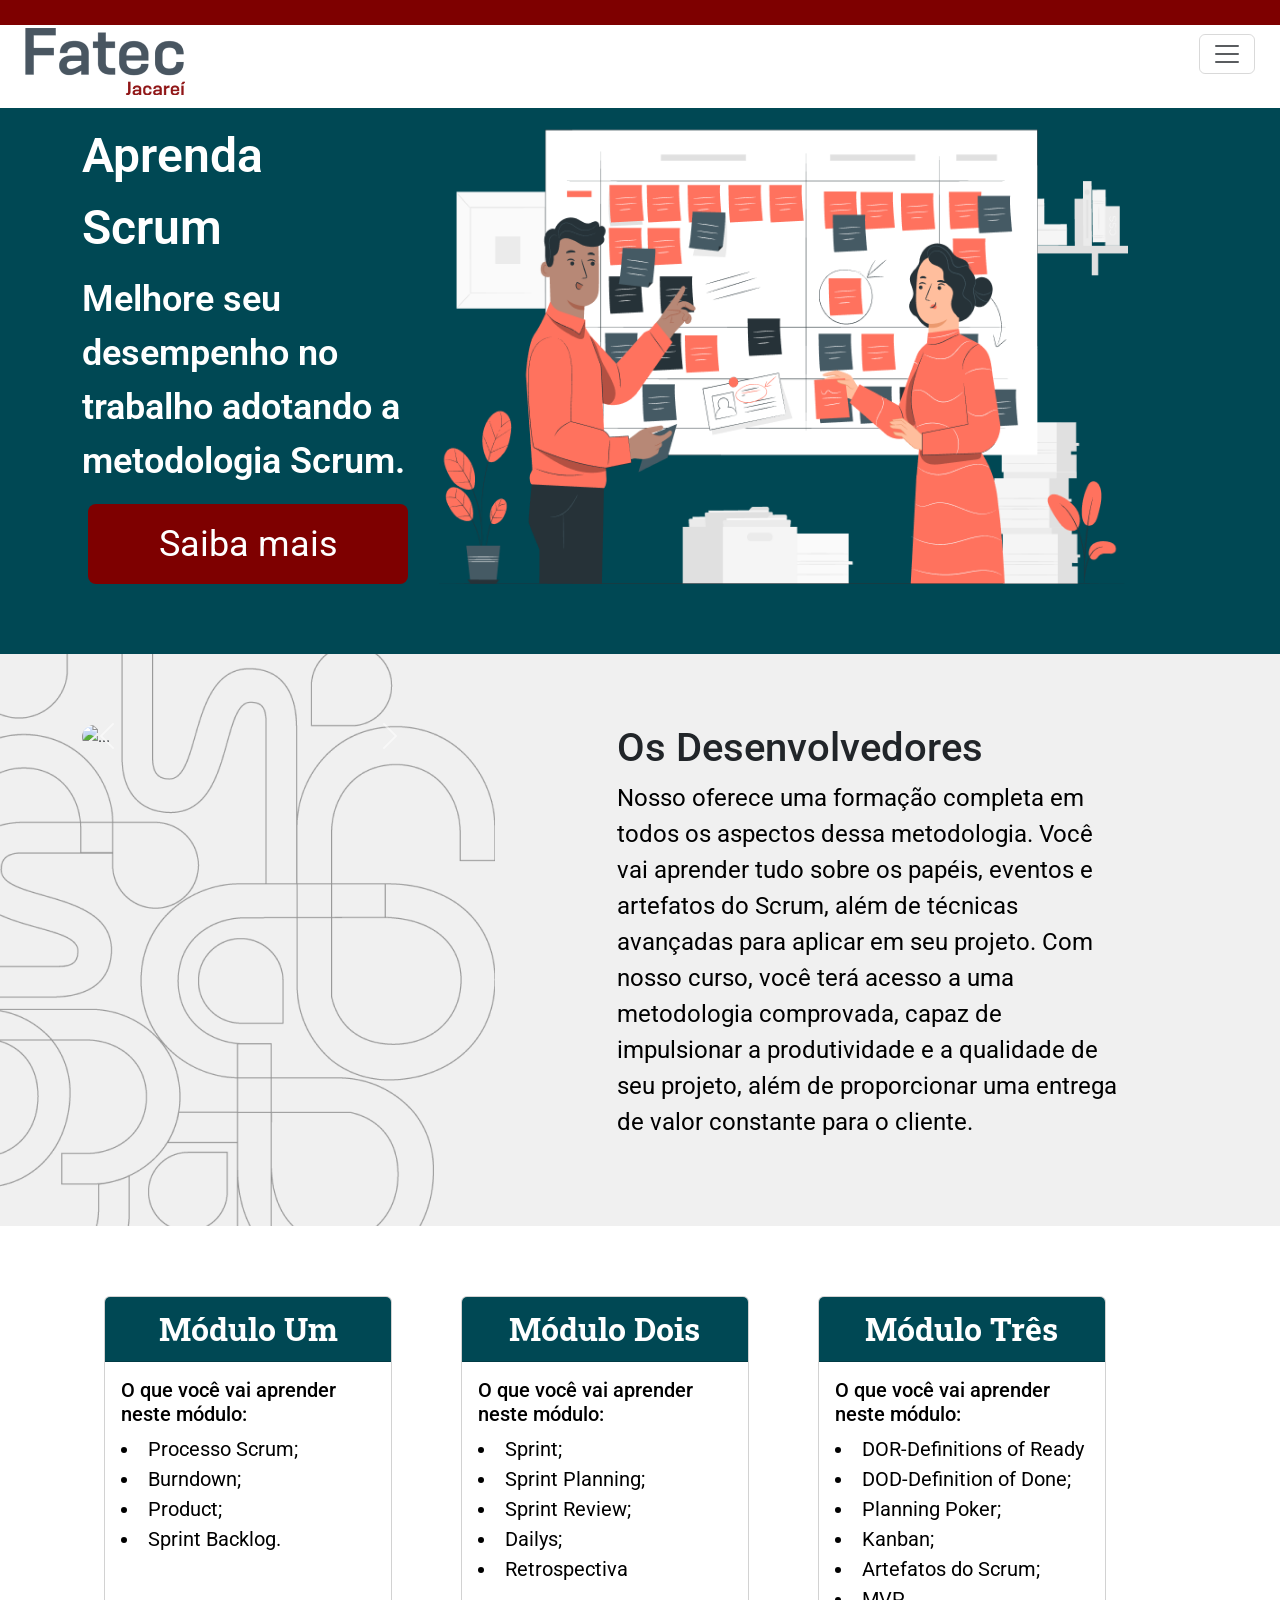
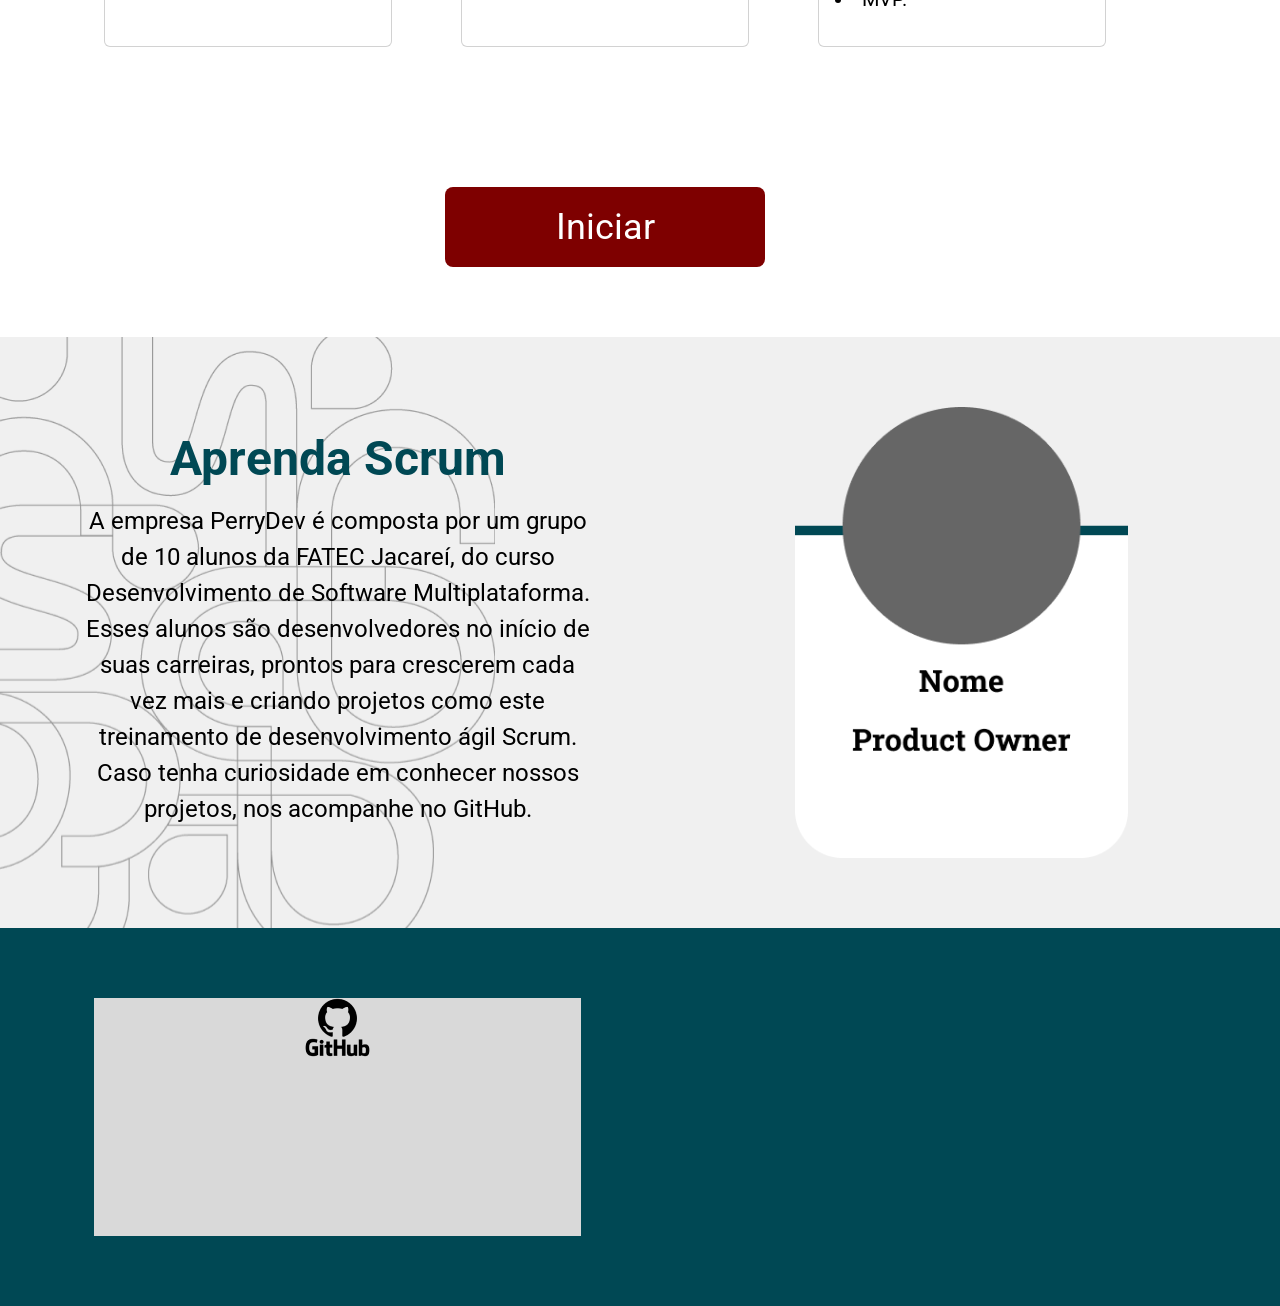
==== index.html @ 10a61f70 "ultima edicao" ====
<!DOCTYPE html>
<html lang="en">
<head>
    <meta charset="UTF-8">
    <meta http-equiv="X-UA-Compatible" content="IE=edge">
    <meta name="viewport" content="width=device-width, initial-scale=1.0">
    <title>Document</title>

        <!--FONTE ROBOTO-->
        <link rel="preconnect" href="https://fonts.googleapis.com">
        <link rel="preconnect" href="https://fonts.gstatic.com" crossorigin>
        <link href="https://fonts.googleapis.com/css2?family=Roboto:wght@300;400;700&display=swap" rel="stylesheet">
        <!--FONTE ROBOTO SLAB-->
        <link rel="preconnect" href="https://fonts.googleapis.com">
        <link rel="preconnect" href="https://fonts.gstatic.com" crossorigin>
        <link href="https://fonts.googleapis.com/css2?family=Roboto+Slab:wght@300;400;700&display=swap" rel="stylesheet">
        <!--BOOTSTRAP CSS-->
        <link rel="stylesheet" href="node_modules/bootstrap/dist/css/bootstrap.css">
        <link rel="stylesheet" href="css/styles.css">
        <!--BOOTSTRAP JS-->   
        <script src="node_modules/bootstrap/dist/js/bootstrap.js"></script>
        <!-- Font Awesome -->
        <script src="https://kit.fontawesome.com/bf7e05c402.js" crossorigin="anonymous"></script>

</head>

<body>

    <!--BARRA DE NAVEGAÇÃO BRUNO MENDES-->
    <header>        
        <nav class="navbar navbar fixed-top" id="cabecalho"></nav>
        <nav class="navbar navbar fixed-top" id="nav2">
            <a href="#" class="navbar-brand">
            <img src="img/fatec_jcr_logo.png" alt="fatec jacareí">
        </a>
        <button class="navbar-toggler" type="button" data-bs-toggle="collapse" data-bs-target="#navbar-links" aria-controls="navbar-links" aria-expanded="false" aria-label="Toggle navigation">
            <span class="navbar-toggler-icon" id="togglernav"></span>
        </button>
        <div class="collapse navbar-collapse justify-content-end" id="navbar-links">
            <div class="navbar-nav">
                <a class="nav-item nav-link" href="#" id="home-menu">Início</a>
                <a class="nav-item nav-link" href="#modulos"  id="modulo-menu">Módulos</a>
                <a class="nav-item nav-link" href="#devs" id="simulado-menu">Desenvolvedores</a>
            </div>
        </div>
        </nav>   
</div>
</header>
    <main>
     <!--APRENDA SCRUM E BOTÃO SAIBA MAIS  BIANCA LUCAS -->

        <div id="base-verde">
            <div class="container-fluid" id="cont-verde">
                <div class="container">
                    <div class="row" id="row-verde">
                        <div class="col-md-4">
                            <div id="titulo-scrum">
                            <h1>Aprenda Scrum</h1>
                            </div>
                            <div id="texto-scrum">
                            <p> 
                                Melhore seu desempenho no trabalho adotando a metodologia Scrum.
                        </p>
                        <div id="botao1">
                            <div class="row justify-content-center" id="row-botao" onclick="location.href='mod01.html'">
                                <button type="button" class="btn btn-primary btn-lg" id="botaoSaiba">
                                    Saiba mais
                                </button>
                            </div>
                        </div>
                            </div>
                        </div>
                        <div class="col-md-8 d-flex justify-content-center">                        
                            <img  src="img/imgCont1.png.png" alt="scrum-imagem" id="imgscrum">                        
                        </div>
                    </div>
                </div>
            </div>
        </div>

        <!--NOSSO CURSO-->

        <div id="nossoCurso">
            <div class="container-fluid" id="cinzaCps">
                <div class="container">
                    <div class="row">
                        <div class="col-md-4 justify-content-center">
                        <div id="carouselExampleAutoplaying" class="carousel slide" data-bs-ride="carousel">
                            <div class="carousel-inner">
                              <div class="carousel-item active">
                                <img src="https://via.placeholder.com/350x350" class="rounded-4"  alt="...">
                              </div>
                              <div class="carousel-item">
                                <img src="https://via.placeholder.com/350x350"  class="rounded-4" alt="...">
                              </div>
                              <div class="carousel-item">
                                <img src="https://via.placeholder.com/350x350"  class="rounded-4" alt="...">
                              </div>
                            </div>
                            <button class="carousel-control-prev" type="button" data-bs-target="#carouselExampleAutoplaying" data-bs-slide="prev">
                              <span class="carousel-control-prev-icon" aria-hidden="true"></span>
                              <span class="visually-hidden">Previous</span>
                            </button>
                            <button class="carousel-control-next" type="button" data-bs-target="#carouselExampleAutoplaying" data-bs-slide="next">
                              <span class="carousel-control-next-icon" aria-hidden="true"></span>
                              <span class="visually-hidden">Next</span>
                            </button>
                          </div>
                        </div> 
                        <div class="col-md-2 justify-content-center"></div> 
                        <div class="col-md-6">
                            <div id="txtNossoCurso">
                                <h1> Os Desenvolvedores</h1>
                                <p>
                                    Nosso oferece uma formação completa em todos os aspectos dessa metodologia. Você vai aprender tudo sobre os papéis, eventos e artefatos do Scrum, além de técnicas avançadas para aplicar em seu projeto.
                                    Com nosso curso, você terá acesso a uma metodologia comprovada, capaz de impulsionar a produtividade e a qualidade de seu projeto, além de proporcionar uma entrega de valor constante para o cliente.
                                </p>
                            </div>
                        </div>  
                    </div>
                </div>
            </div>
        </div>
    
         </div>

        
    <!--CARD MÓDULOS E BOTÃO INICIAR CURSO MARIANA RAMALHO-->

 <div id="modulos">
        <div class="container-fluid">
            <div class="container card-center">
                <div class="row" id="row-modulo">
                    <div class="col-md-4 d-flex justify-content-center"> 
                        <div class="card" style="width: 18rem;">
                            <div class="card-header text-center" id="cardTop" >
                              Módulo Um
                                </div>
                            <div class="card-body">
                                <h5 class="card-title" id="card-titulo">O que você vai aprender neste módulo:</h5>
                                <li id="cardli">Processo Scrum;</li>
                                <li id="cardli">Burndown;</li>
                                <li id="cardli">Product;</li>
                                <li id="cardli">Sprint Backlog.</li>
                                <p id="cardli">
                            </div>
                        </div>                        
                    </div>
                    <div class="col-md-4 d-flex justify-content-center"> 
                        <div class="card" style="width: 18rem;">
                            <div class="card-header text-center" id="cardTop">
                              Módulo Dois
                                </div>
                            <div class="card-body">
                                <h5 class="card-title" id="card-titulo">O que você vai aprender neste módulo:</h5>
                                <li id="cardli">Sprint;</li>
                                <li id="cardli">Sprint Planning;</li>
                                <li id="cardli">Sprint Review;</li>
                                <li id="cardli">Dailys;</li>
                                <li id="cardli">Retrospectiva</li>
                                <p id="cardli">
                            </div>
                        </div>                        
                    </div>
                    <div class="col-md-4 d-flex justify-content-center"> 
                        <div class="card" style="width: 18rem;">
                            <div class="card-header text-center" id="cardTop">
                              Módulo Três
                                </div>
                            <div class="card-body">
                                <h5 class="card-title" id="card-titulo">O que você vai aprender neste módulo:</h5>
                                <li id="cardli">DOR-Definitions of Ready</li>
                                <li id="cardli">DOD-Definition of Done;</li>
                                <li id="cardli">Planning Poker;</li>
                                <li id="cardli">Kanban;</li>
                                <li id="cardli">Artefatos do Scrum;</li>
                                <li id="cardli">MVP.</li>
                                <p id="cardli">
                            </div>
                        </div>                        
                    </div>

                </div>
            </div>
        </div>
    </div>
        <div id="botao1">
            <div class="container button-center">
                <div class="row justify-content-center" id="row-botao" onclick="location.href='mod01.html'">
                    <button type="button" class="btn btn-primary btn-lg" id="botaoSaiba">
                        Iniciar
                    </button>
                </div>
            </div>
        </div>

    <!--OS DESENVOLVEDORES WILLIAN GARCIA E LUIZ EDUARDO-->
    <div id="nossoCurso">
        <div class="container-fluid" id="cinzaDev">
            <div class="container">
                <div class="row align-items-center">

                    <div class="col-md-6">
                        <div class="text-center" id="devTexto">
                            <div >
                                <h1>Aprenda Scrum</h1>
                            </div>
                            <p >
                                A empresa PerryDev é composta por um grupo de 10 alunos da FATEC Jacareí, do curso Desenvolvimento de Software Multiplataforma. Esses alunos são desenvolvedores no início de suas carreiras, prontos para crescerem cada vez mais e criando projetos como este treinamento de desenvolvimento ágil Scrum. Caso tenha curiosidade em conhecer nossos projetos, nos acompanhe no GitHub.
                            </p>
                        </div>
                    </div>  
                    <div class="col-md-2 justify-content-center"></div> 
                    <div class="col-md-4 justify-content-center">
                        <div id="carouselExampleAutoplaying" class="carousel slide" data-bs-ride="carousel">
                            <div class="carousel-inner">
                              <div class="carousel-item active">
                                <img src="./img/devs.png" class="rounded-4"  alt="...">
                              </div>
                              <div class="carousel-item">
                                <img src="./img/devs.png"  class="rounded-4" alt="...">
                              </div>
                              <div class="carousel-item">
                                <img src="./img/devs.png"  class="rounded-4" alt="...">
                              </div>
                            </div>
                            <button class="carousel-control-prev" type="button" data-bs-target="#carouselExampleAutoplaying" data-bs-slide="prev">
                              <span class="carousel-control-prev-icon" aria-hidden="true"></span>
                              <span class="visually-hidden">Previous</span>
                            </button>
                            <button class="carousel-control-next" type="button" data-bs-target="#carouselExampleAutoplaying" data-bs-slide="next">
                              <span class="carousel-control-next-icon" aria-hidden="true"></span>
                              <span class="visually-hidden">Next</span>
                            </button>
                          </div>
                        </div> 
                </div>
            </div>
        </div>
    </div>

    <!--CONTATO RAFAEL ESTEVAM-->
    <div id="contato">
        <div class="container-fluid" id="contContato">
            <div class="container">
                <div class="row align-items-center">
                    <div class="col-md-6">
                        <div class="container" id="contatoGit">                           
                                <img src="img/GitHub.png" alt="GitHub" id="giHubImg">
                            </div>
                    </div>
                </div>

            </div>

        </div>

    </div>

</div>          

        
</main>




    <!--RODAPÉ RAFAEL ESTEVAM-->


</body>
</html>
---- css/styles.css ----
/*GERAIS*/
body{
    font-family: 'Roboto', sans-serif;
}

.row{
    margin: 0;
}

.container{
    padding: 70px;
    padding-left: 0px;
}

p, li {
    color:black ;
}

/* --------------------------------------- TELA INICIAL -----------------------------------------------------------------------------*/

/*BARRA DE NAVEGAÇÃO BRUNO MENDES*/

#cabecalho{
    z-index: 2;
    border: #000;
    height: 25px;
    background-color: #7E0000;
}

#rowCinza{
   
    border: #000;
    height: 25px;
    background-color: #666666;
}

header, .navbar{
    z-index: 1;
    background-color: #FFFFFF;
    
}

.navbar-brand{
    left: 66px;
    top: 30px;
    color: #FFFFFF;
    padding-top: 20px;
}

#nav2{
    height: auto;
    padding-left: 25px   ;
    padding-right: 25px;
}

.navbar-brand:hover {
    color: #000000;   
}

#navbar-links a{
    color: #000;
    font-size: 36px;
}

.navbar-expand-lg .navbar .nav-link {
    padding: 1rem .8rem;
}

/*APRENDA SCRUM BIANCA LUCAS */
#cont-verde{
    padding-top: 50px;
    background-color: #004854;
}

#imgscrum{
    width: 100%;
}

#titulo-scrum h1{
    font-weight: 600;
    font-size: 48px;
    line-height: 150%;
    color: #FFFFFF ;
}

#texto-scrum p, li{
    font-weight: 600;
    font-size: 36px;
    line-height: 150%;
    color: #FFFFFF;   
}

#botaoSaiba{
    background-color: #7E0000;
    border: 0px;
    width: 320px;
    height: 80px;
    font-weight: 400;
    font-size: 36px;
    line-height: 150%;
}

/* NOSSO CURSO */

#cinzaCps{
    background-color: #F0F0F0;
    padding: 0px;
    background-image: url(../img/cps.png);
    background-repeat: no-repeat;
}

.carousel img{
    width: 100%;
    height: auto;
}

#txtNossoCurso{
    left: 723px;
    top: 1040px;
    font-family: 'Roboto';
    font-style: normal;
    font-weight: 400;
    font-size: 24px;
    line-height: 150%;
}


/*CARD MÓDULOS MARIANA RAMALHO*/
#cardli{
    font-family: 'Roboto', sans-serif;
    color:black ;
    font-weight: 400;
    font-size: 20px;
}

#card-text{
    font-family: 'Roboto', sans-serif;
    color:black ;
    font-size: 20px;
    text-align: left;
    overflow-wrap: break-word;    
}

#card-titulo{
    font-family: 'Roboto', sans-serif;
    color:black;
    text-align: left;
    overflow-wrap: break-word;
}

#cardTop{
    background-color: #004854;
    font-family: 'Roboto Slab';
    font-style: normal;
    font-weight: 700;
    font-size: 32px;
    line-height: 150%;;
    color: #FFFFFF;
}


/*OS DESENVOLVEDORES WILLIAN GARCIA E LUIZ EDUARDO*/

#devTexto p{
    
    font-family: 'Roboto';
    font-style: normal;
    font-weight: 400;
    font-size: 24px;
    line-height: 150%;
}

#devTexto h1{
   
    font-family: 'Roboto';
    font-weight: 700;
    font-size: 48px;
    line-height: 150%;
    color: #004854 ;
}

#cinzaDev{
    background-color: #F0F0F0;
    padding: 0px;
    background-image: url(../img/cps.png);
    background-repeat: no-repeat;
}

/*CONTATO RAFAEL ESTEVAM*/
#contContato{
    background-color: #004854;
}

#contatoGit{
    width: 487px;
    height: 238px;
    background-color: #D9D9D9;
    padding: 0px;
    text-align: center;
    justify-content: center;
    
}



/*RODAPÉ RAFAEL ESTEVAM*/


/* --------------------------------------- TELA CONTEÚDO -----------------------------------------------------------------------------*/


/*BARRA DE NAVEGAÇÃO HECLAIR */


/*CARROSSEL LUIZ EDUARDO*/


/*BOTÕES DANIEL DORNELAS */


/*RODAPÉ RAFAEL ESTEVAM */
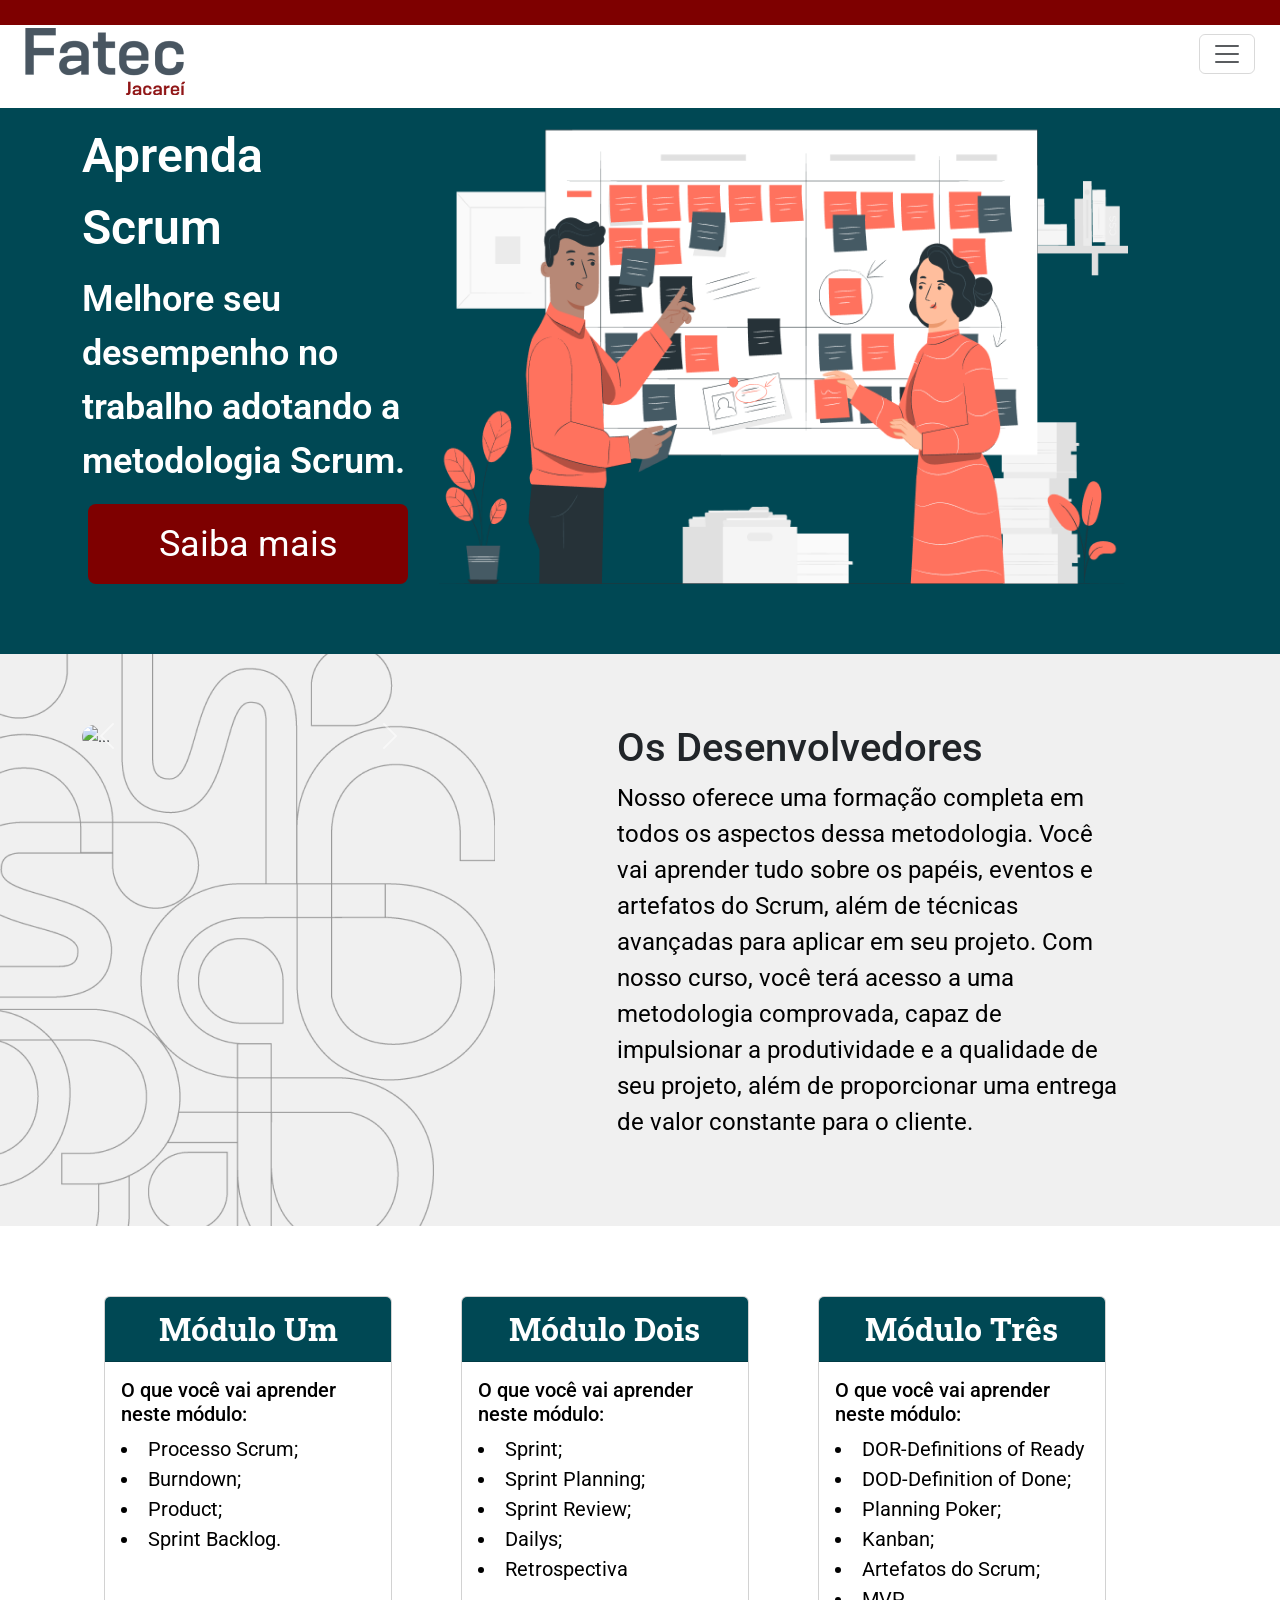
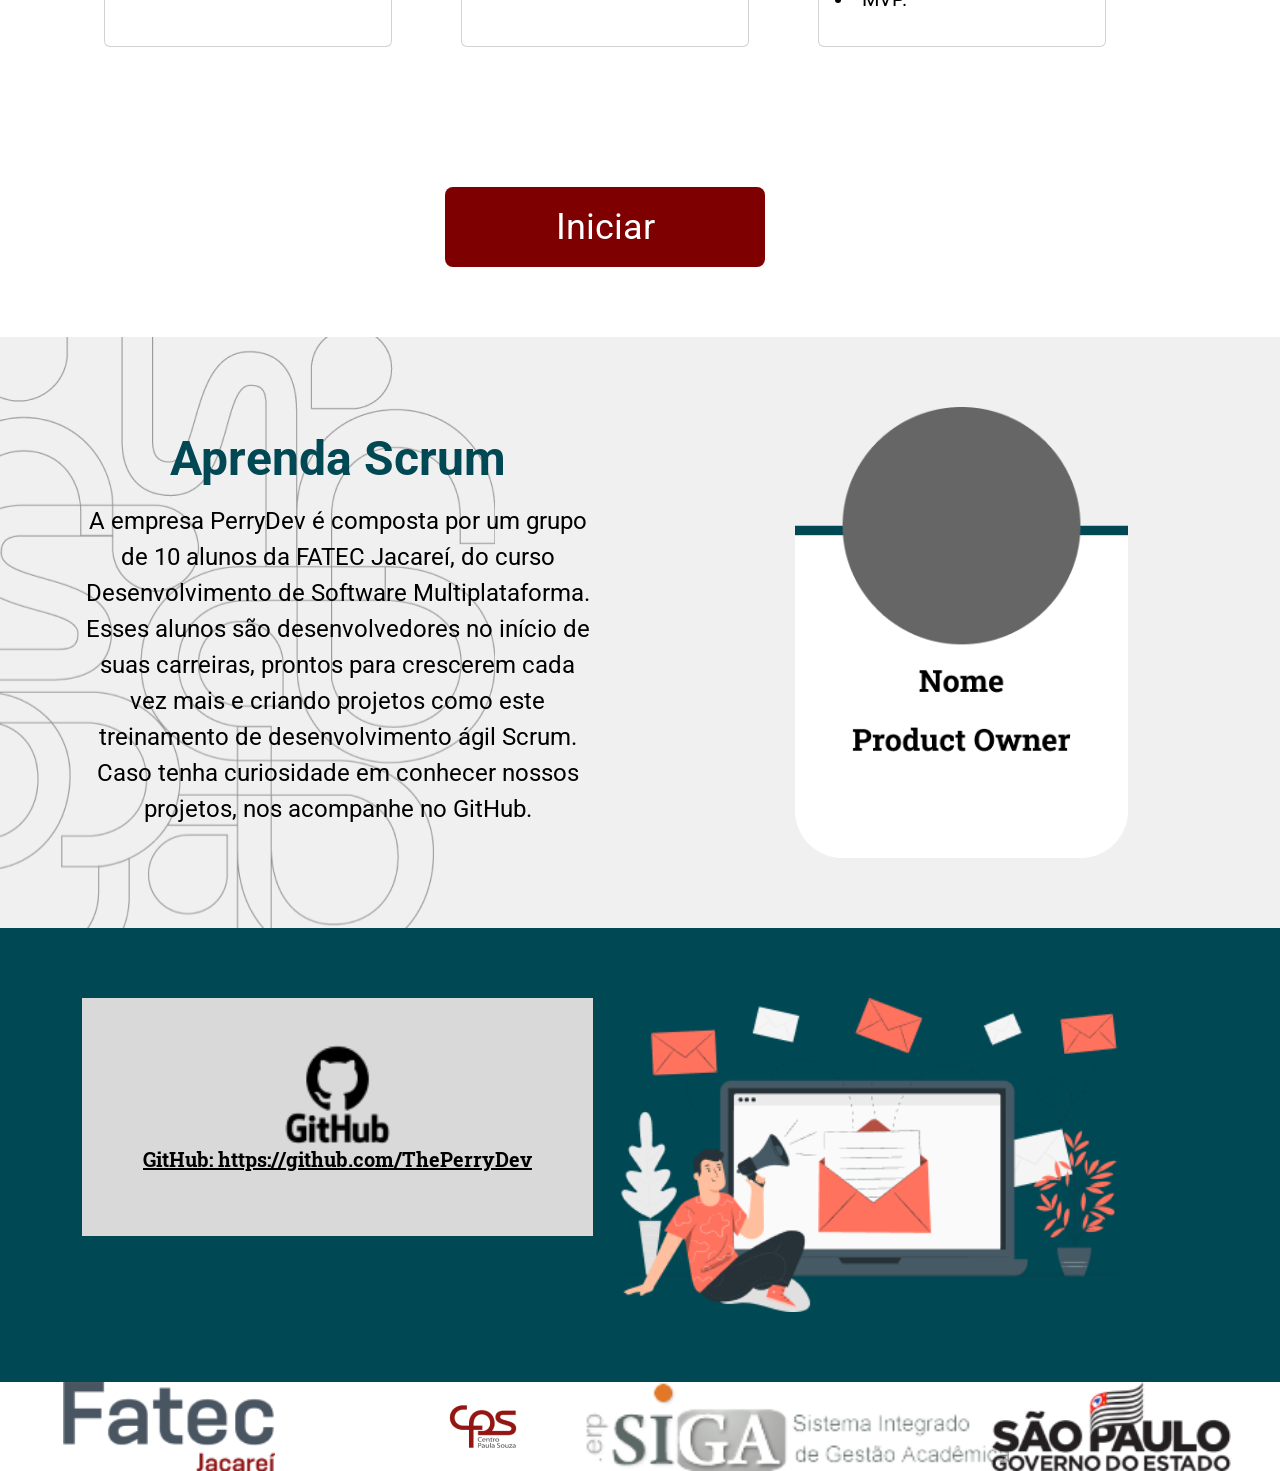
==== commit d01cf0b0: "pagina 01 finalizada" ====
--- a/index.html
+++ b/index.html
@@ -243,11 +243,17 @@
     <div id="contato">
         <div class="container-fluid" id="contContato">
             <div class="container">
-                <div class="row align-items-center">
+                <div class="row text-center">
                     <div class="col-md-6">
-                        <div class="container" id="contatoGit">                           
-                                <img src="img/GitHub.png" alt="GitHub" id="giHubImg">
-                            </div>
+                        <div class="container d-flex align-items-center justify-content-center" id="contatoGit">      
+                            <figure>                 
+                            <img src="img/GitHub.png" alt="GitHub" id="giHubImg">
+                            <figcaption id="gitContato"> <a href="https://github.com/ThePerryDev" target="_blank">GitHub: https://github.com/ThePerryDev</a></figcaption>
+                            </fieldset>
+                        </div>
+                    </div>
+                    <div class="col-md-6 d-flex text-center">
+                        <img  src="img/imcContato.png" alt="scrum-imagem" id="imgContato"> 
                     </div>
                 </div>
 
@@ -262,7 +268,26 @@
         
 </main>
 
-
+<footer>
+    <div id="contact-area">
+        <div class="container-fluid">
+            <div class="row">
+                <div class="col-md-3 d-flex justify-content-center">
+                    <img src="img/Fatec Jacareí.png" alt="" >
+                </div>
+                <div class="col-md-3 d-flex justify-content-center">
+                    <img src="img/Centro Paula Souza.png" alt="">
+                </div>
+                <div class="col-md-3 d-flex justify-content-center">
+                    <img src="img/Siga.png" alt="">
+                </div>
+                <div class="col-md-3 d-flex justify-content-center">
+                    <img src="img/Governo do Estado São Paulo.png" alt="">
+                </div>
+            </div>
+        </div>
+    </div>
+</footer>
 
 
     <!--RODAPÉ RAFAEL ESTEVAM-->
--- a/css/styles.css
+++ b/css/styles.css
@@ -189,6 +189,7 @@
 /*CONTATO RAFAEL ESTEVAM*/
 #contContato{
     background-color: #004854;
+    align-self: center;
 }
 
 #contatoGit{
@@ -196,9 +197,30 @@
     height: 238px;
     background-color: #D9D9D9;
     padding: 0px;
-    text-align: center;
-    justify-content: center;
-    
+    width: 100%;
+    
+}
+
+#giHubImg{
+    width: 117px;
+    height: 99px;
+
+    
+}
+
+#gitContato a{
+    font-family: 'Roboto Slab';
+    font-style: normal;
+    font-weight: 700;
+    font-size: 20px;
+    line-height: 150%;
+    color: #000;
+    width: 100%;
+    
+}
+
+#imgContato{
+    width: 100%;
 }
 
 
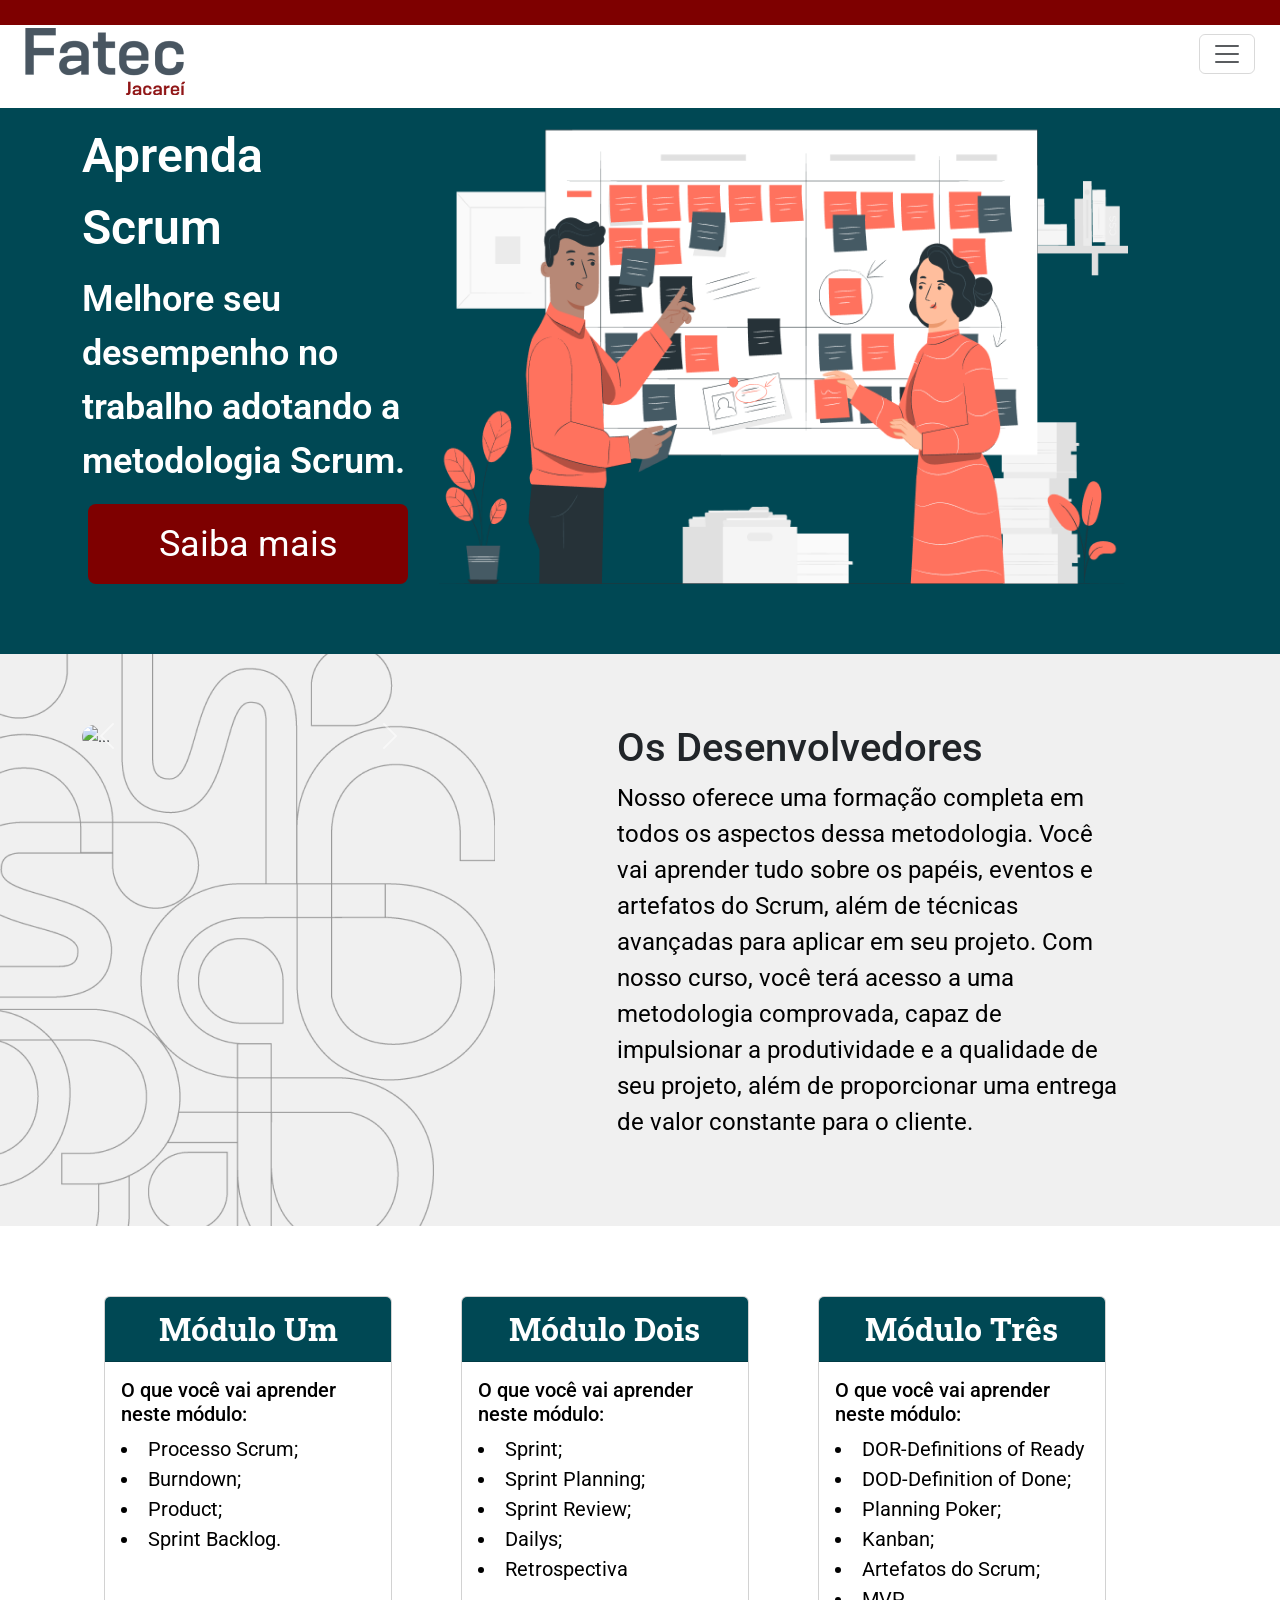
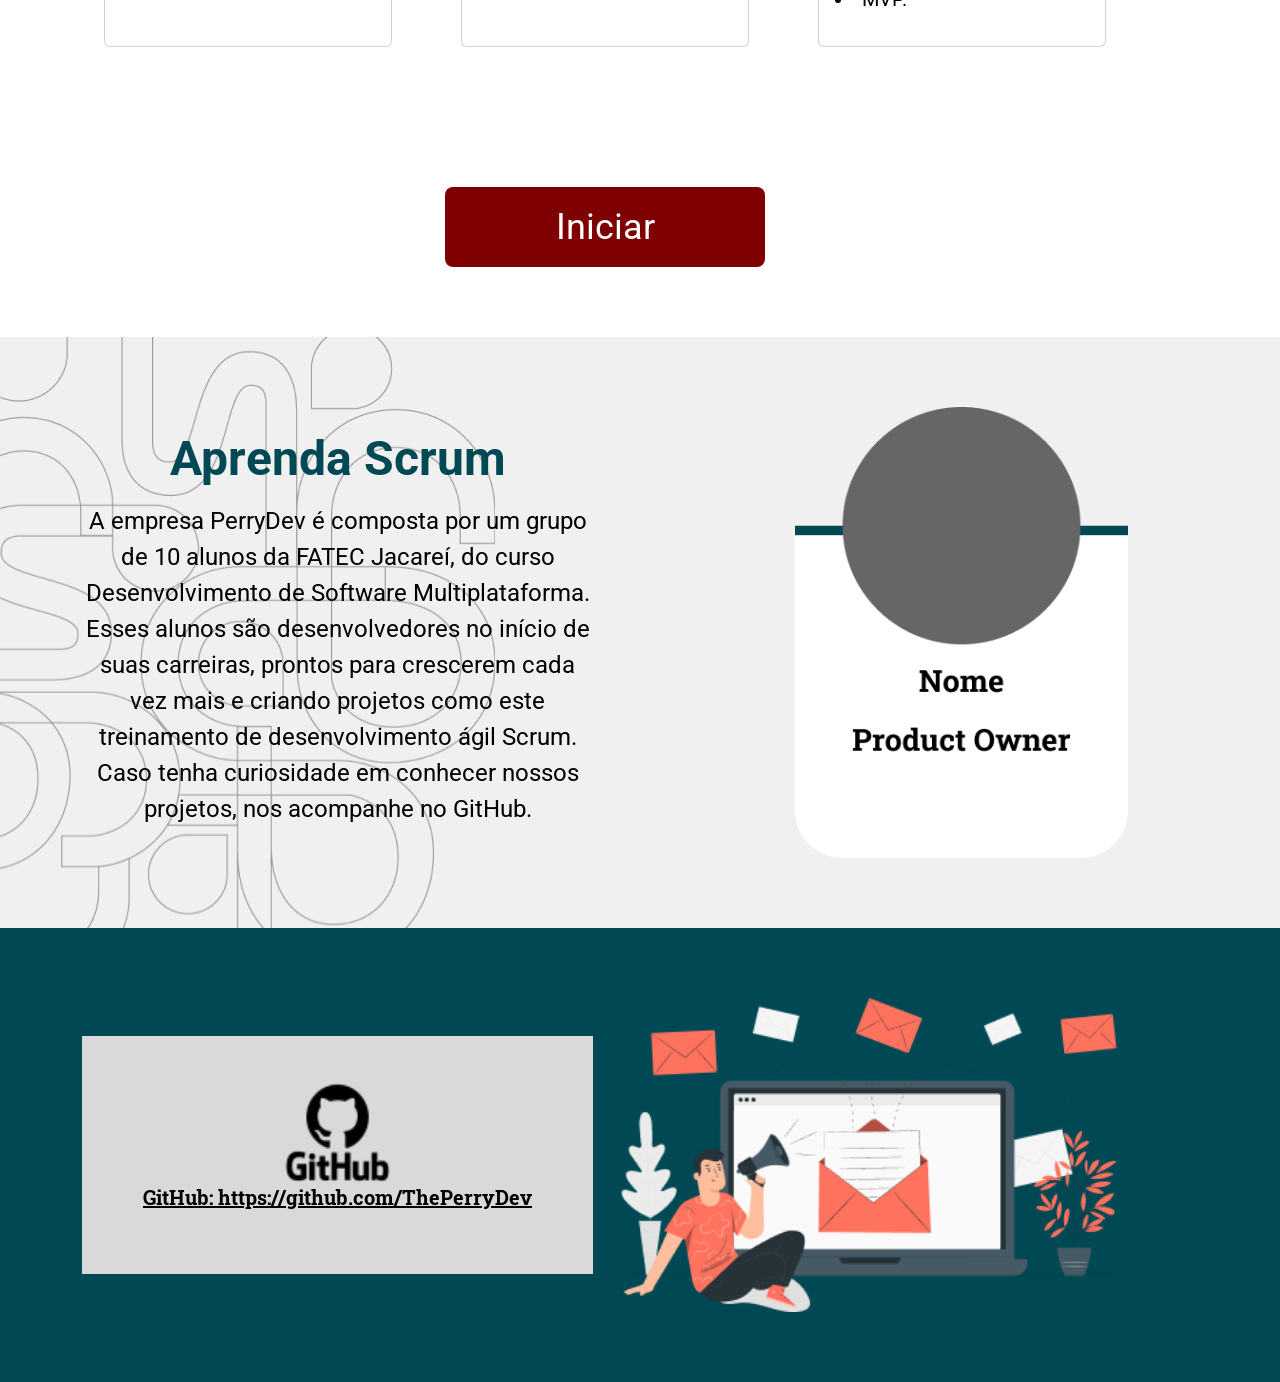
==== commit e9e34de2: "pagina 01 finalizada 01]" ====
--- a/index.html
+++ b/index.html
@@ -243,7 +243,7 @@
     <div id="contato">
         <div class="container-fluid" id="contContato">
             <div class="container">
-                <div class="row text-center">
+                <div class="row align-items-center text-center">
                     <div class="col-md-6">
                         <div class="container d-flex align-items-center justify-content-center" id="contatoGit">      
                             <figure>                 
@@ -268,26 +268,7 @@
         
 </main>
 
-<footer>
-    <div id="contact-area">
-        <div class="container-fluid">
-            <div class="row">
-                <div class="col-md-3 d-flex justify-content-center">
-                    <img src="img/Fatec Jacareí.png" alt="" >
-                </div>
-                <div class="col-md-3 d-flex justify-content-center">
-                    <img src="img/Centro Paula Souza.png" alt="">
-                </div>
-                <div class="col-md-3 d-flex justify-content-center">
-                    <img src="img/Siga.png" alt="">
-                </div>
-                <div class="col-md-3 d-flex justify-content-center">
-                    <img src="img/Governo do Estado São Paulo.png" alt="">
-                </div>
-            </div>
-        </div>
-    </div>
-</footer>
+
 
 
     <!--RODAPÉ RAFAEL ESTEVAM-->
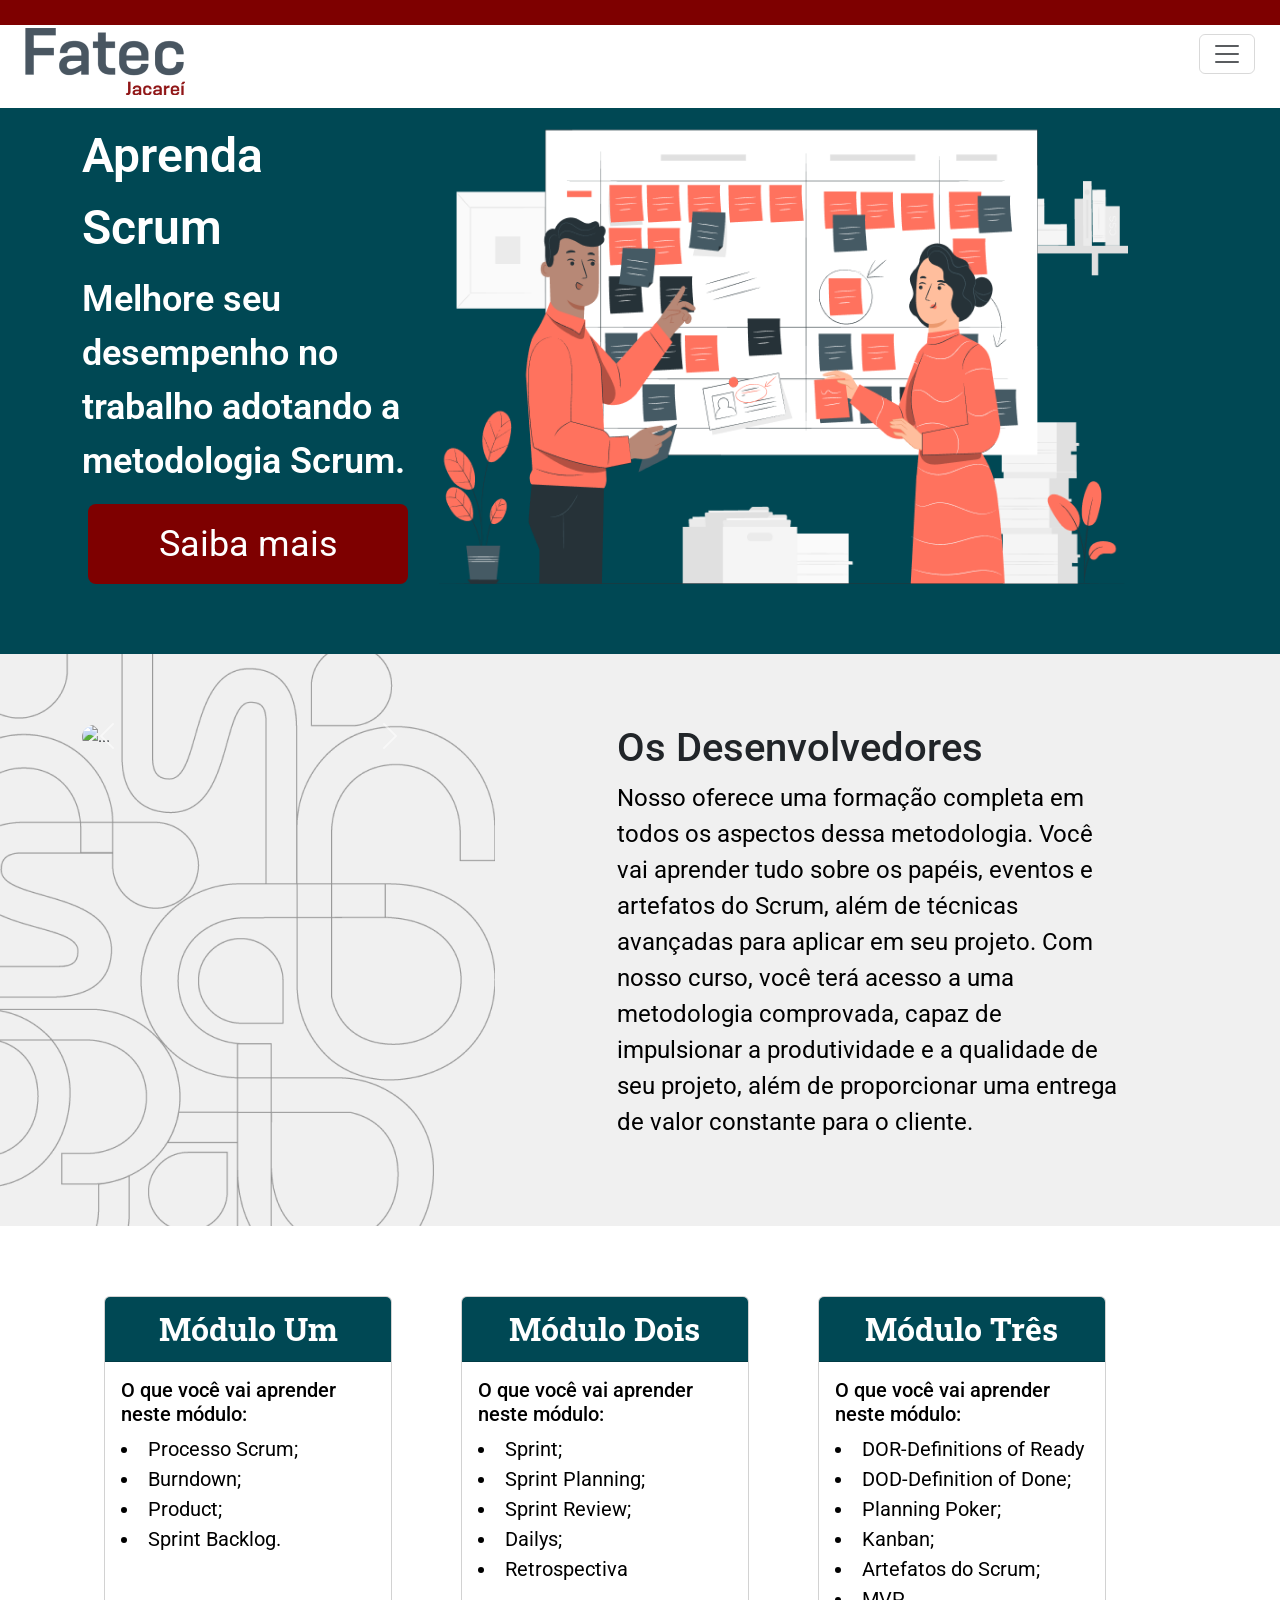
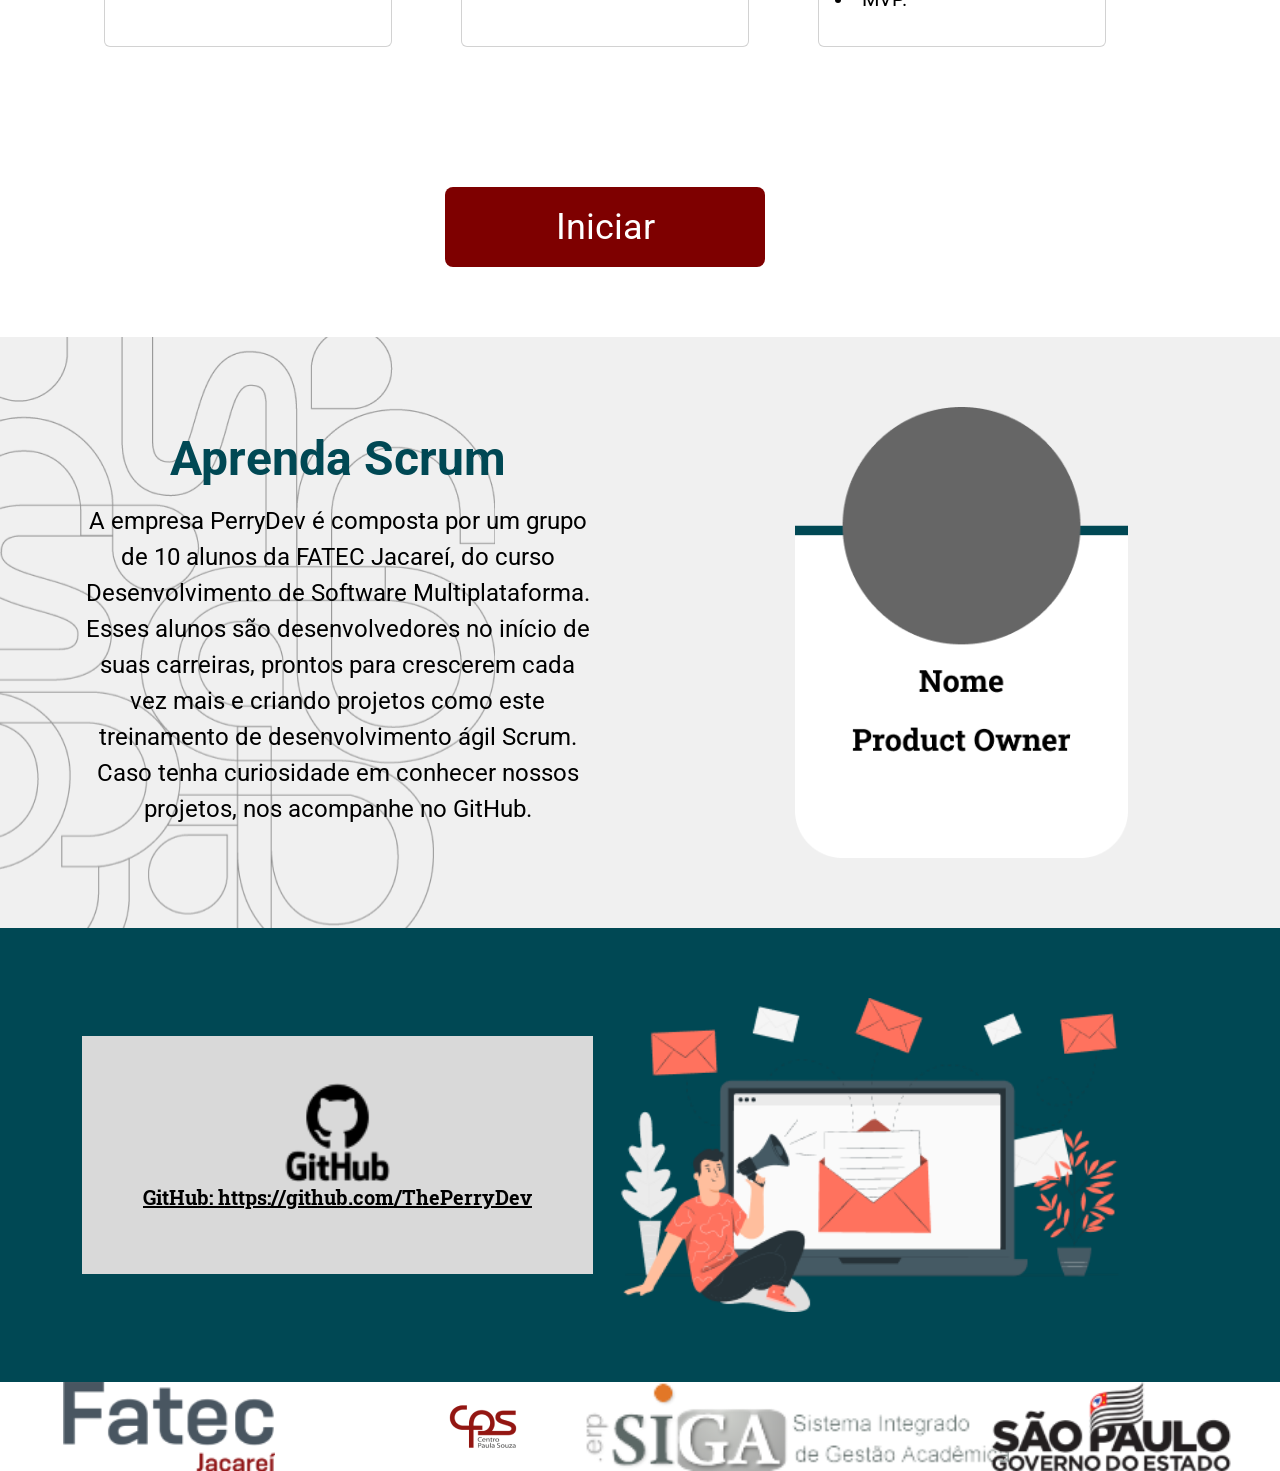
==== commit 9b29670a: "pagina 01 finalizada 02]" ====
--- a/index.html
+++ b/index.html
@@ -268,11 +268,27 @@
         
 </main>
 
-
-
-
-    <!--RODAPÉ RAFAEL ESTEVAM-->
-
+<!--RODAPÉ RAFAEL ESTEVAM-->
+    <footer>
+        <div id="contact-area">
+            <div class="container-fluid">
+                <div class="row">
+                    <div class="col-md-3 d-flex justify-content-center">
+                        <img src="img/Fatec Jacareí.png" alt="" >
+                    </div>
+                    <div class="col-md-3 d-flex justify-content-center">
+                        <img src="img/Centro Paula Souza.png" alt="">
+                    </div>
+                    <div class="col-md-3 d-flex justify-content-center">
+                        <img src="img/Siga.png" alt="">
+                    </div>
+                    <div class="col-md-3 d-flex justify-content-center">
+                        <img src="img/Governo do Estado São Paulo.png" alt="">
+                    </div>
+                </div>
+            </div>
+        </div>
+    </footer>
 
 </body>
 </html>
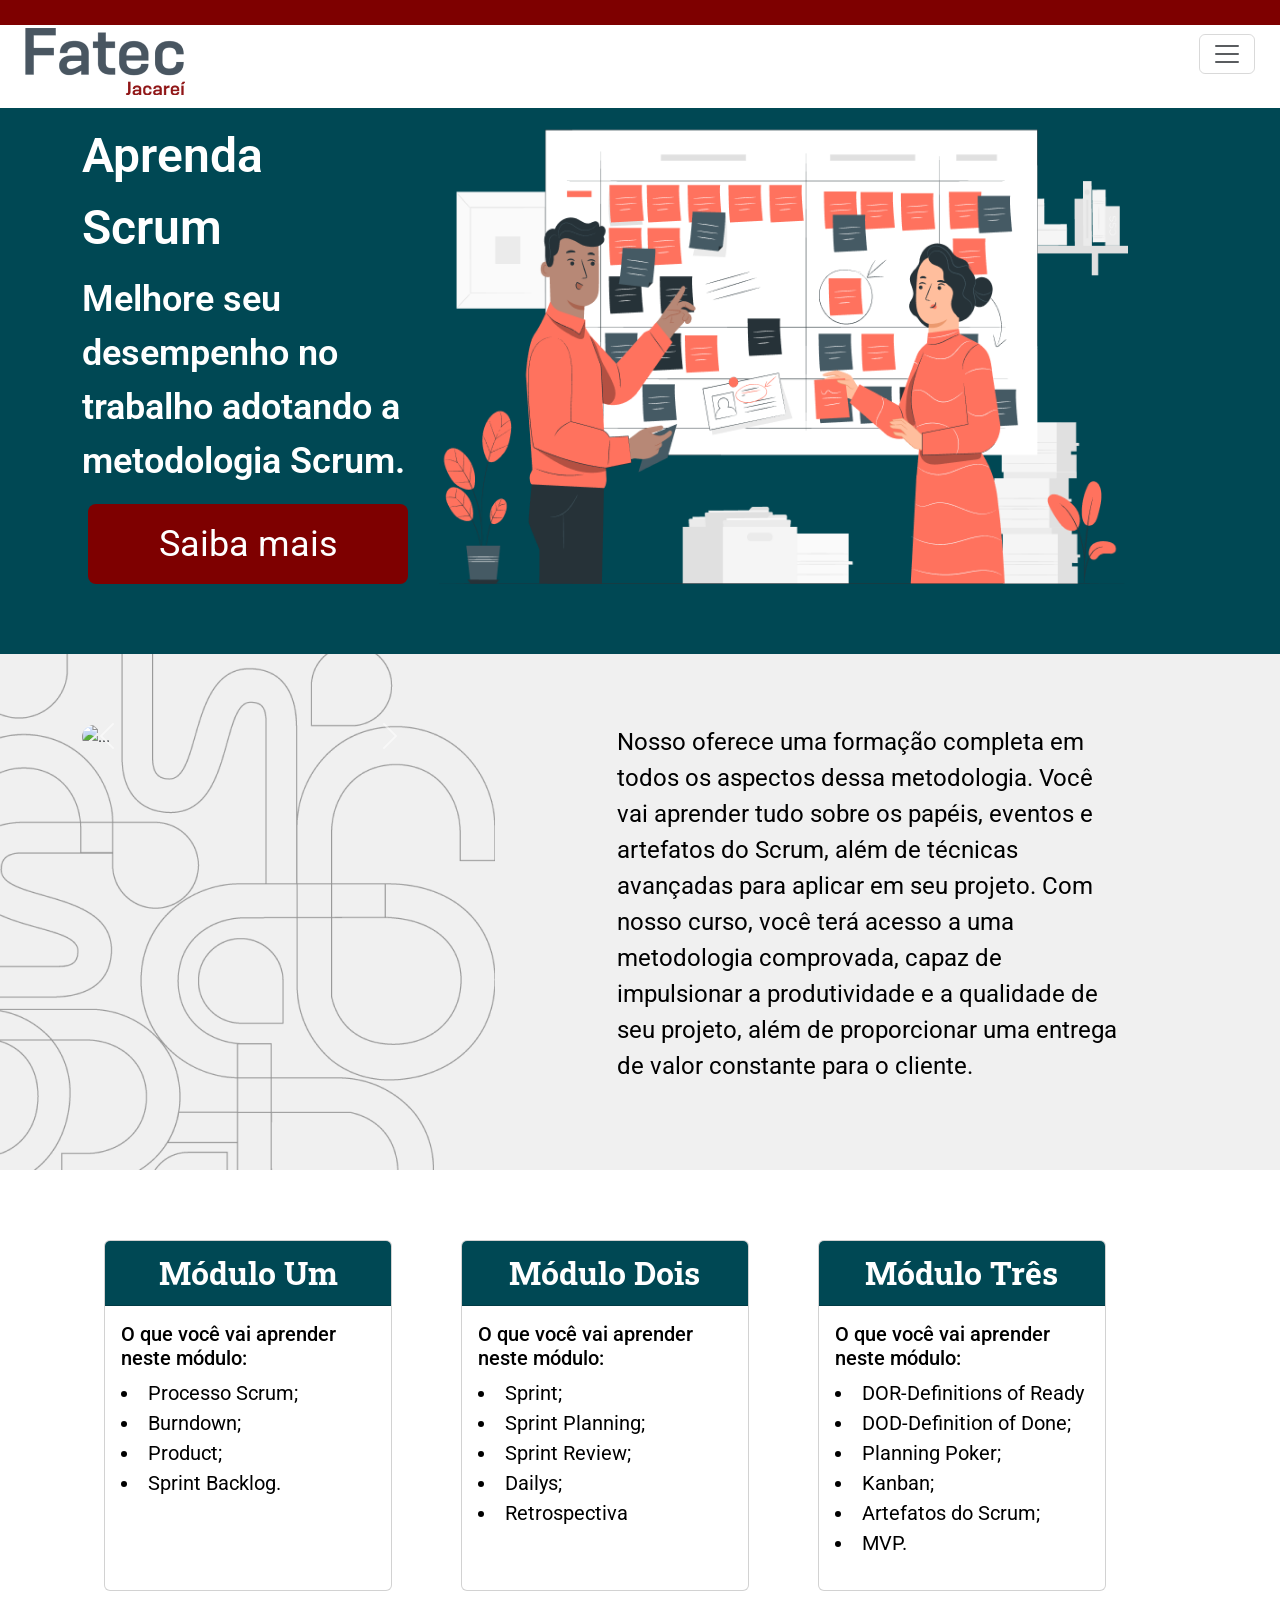
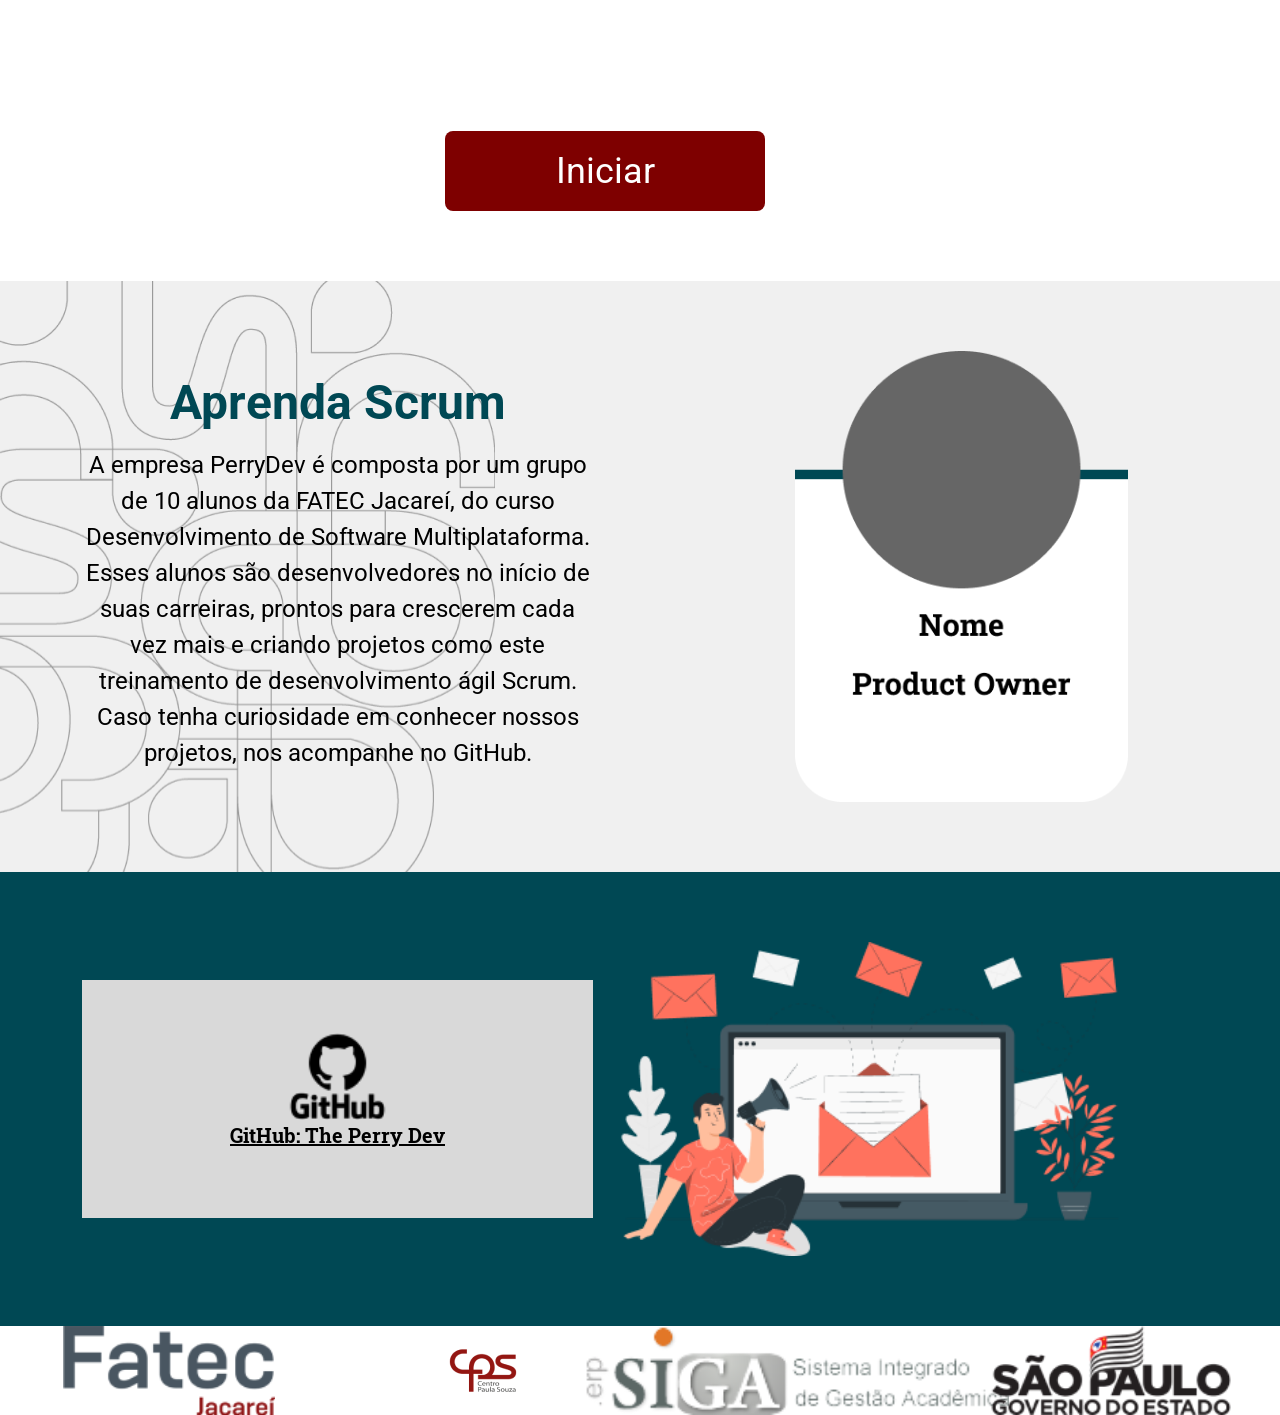
==== commit 8206b15c: "rodape" ====
--- a/index.html
+++ b/index.html
@@ -110,7 +110,6 @@
                         <div class="col-md-2 justify-content-center"></div> 
                         <div class="col-md-6">
                             <div id="txtNossoCurso">
-                                <h1> Os Desenvolvedores</h1>
                                 <p>
                                     Nosso oferece uma formação completa em todos os aspectos dessa metodologia. Você vai aprender tudo sobre os papéis, eventos e artefatos do Scrum, além de técnicas avançadas para aplicar em seu projeto.
                                     Com nosso curso, você terá acesso a uma metodologia comprovada, capaz de impulsionar a produtividade e a qualidade de seu projeto, além de proporcionar uma entrega de valor constante para o cliente.
@@ -129,7 +128,7 @@
 
  <div id="modulos">
         <div class="container-fluid">
-            <div class="container card-center">
+            <div class="container card-center   ">
                 <div class="row" id="row-modulo">
                     <div class="col-md-4 d-flex justify-content-center"> 
                         <div class="card" style="width: 18rem;">
@@ -248,7 +247,7 @@
                         <div class="container d-flex align-items-center justify-content-center" id="contatoGit">      
                             <figure>                 
                             <img src="img/GitHub.png" alt="GitHub" id="giHubImg">
-                            <figcaption id="gitContato"> <a href="https://github.com/ThePerryDev" target="_blank">GitHub: https://github.com/ThePerryDev</a></figcaption>
+                            <figcaption id="gitContato"> <a class="stretched-link" href="https://github.com/ThePerryDev" target="_blank">GitHub: The Perry Dev</a></figcaption>
                             </fieldset>
                         </div>
                     </div>
--- a/css/styles.css
+++ b/css/styles.css
@@ -115,8 +115,7 @@
 }
 
 #txtNossoCurso{
-    left: 723px;
-    top: 1040px;
+  
     font-family: 'Roboto';
     font-style: normal;
     font-weight: 400;
@@ -202,10 +201,8 @@
 }
 
 #giHubImg{
-    width: 117px;
-    height: 99px;
-
-    
+    width: 50%;
+    height: 50%;   
 }
 
 #gitContato a{
@@ -215,8 +212,7 @@
     font-size: 20px;
     line-height: 150%;
     color: #000;
-    width: 100%;
-    
+    position: relative;   
 }
 
 #imgContato{
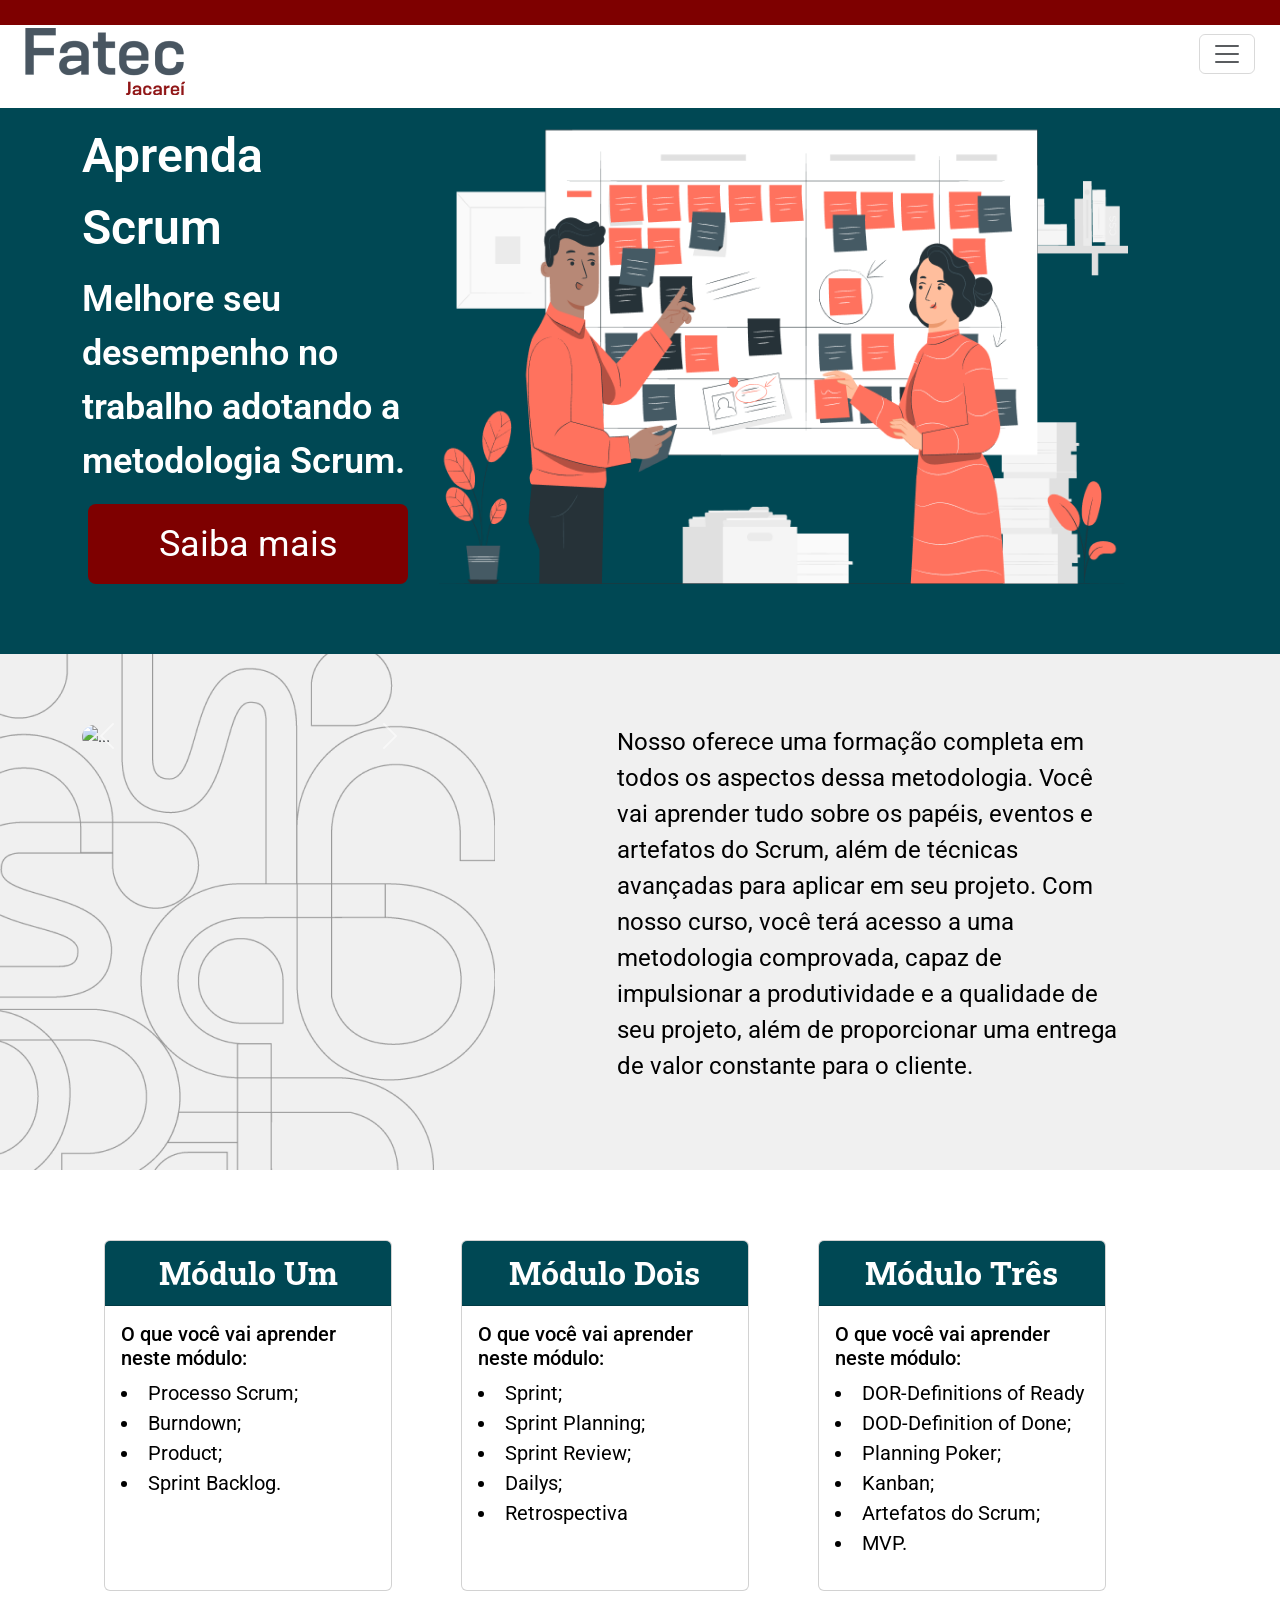
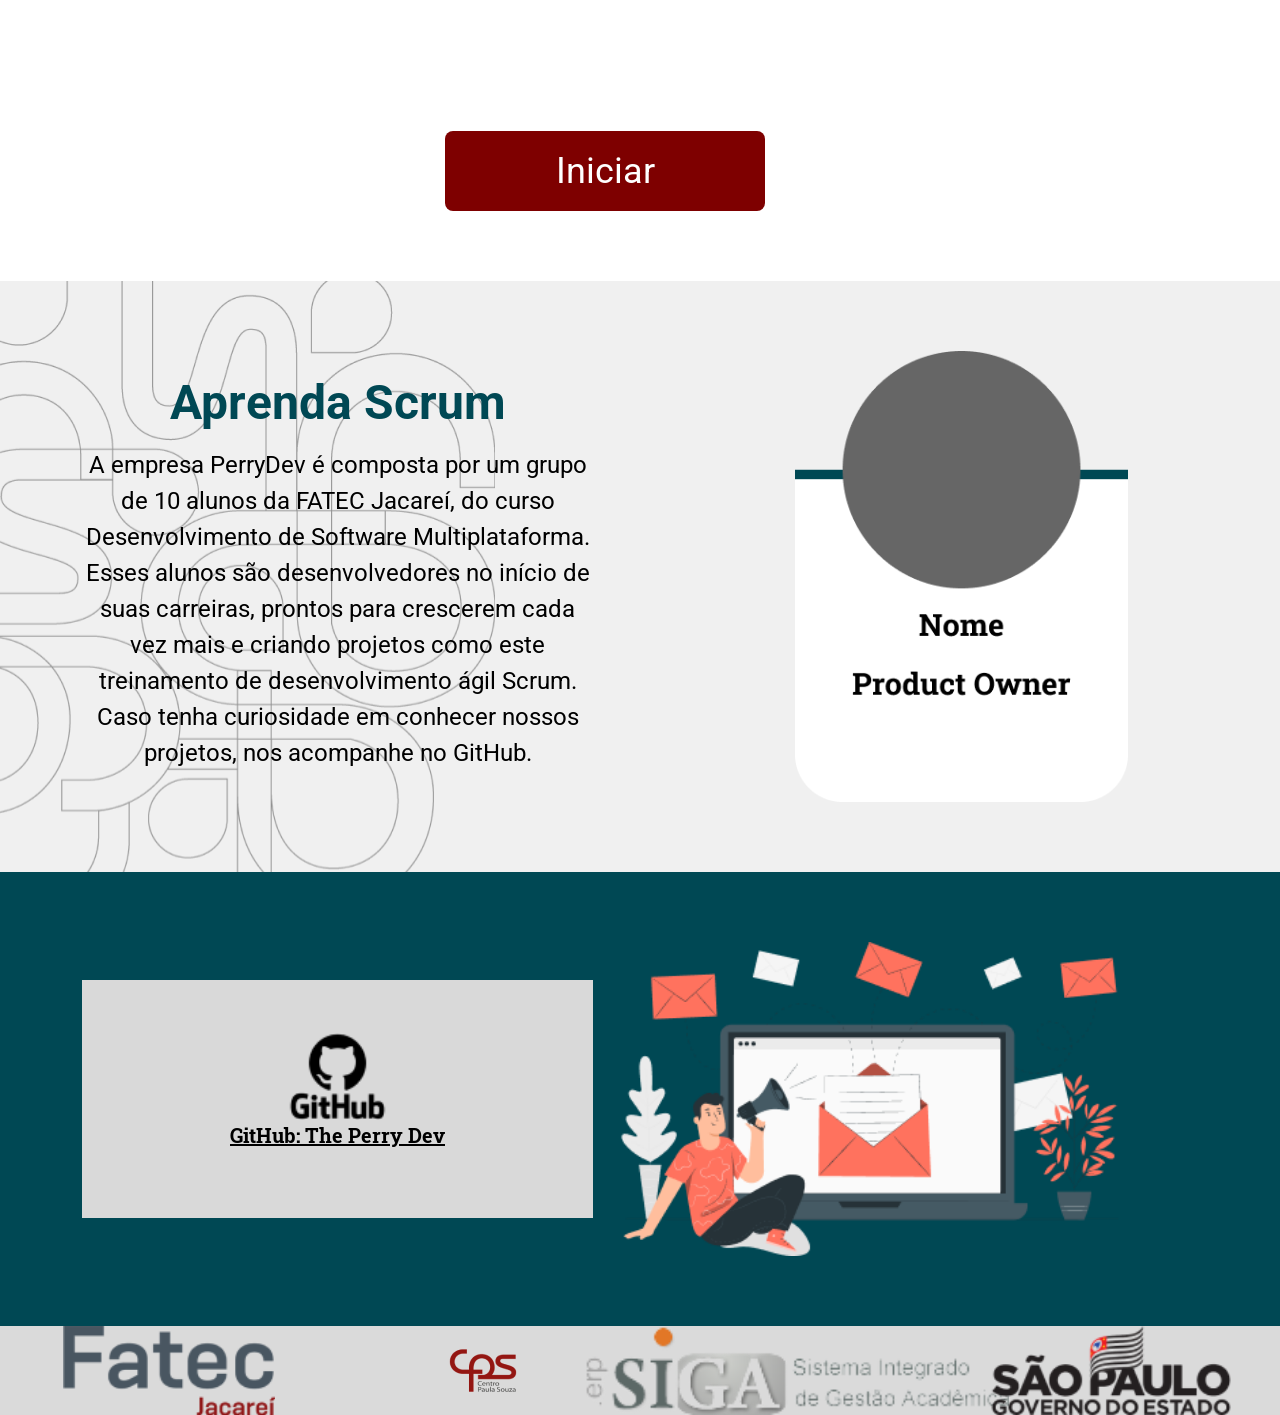
==== commit f3cceea4: "tela 02" ====
--- a/index.html
+++ b/index.html
@@ -31,8 +31,8 @@
         <nav class="navbar navbar fixed-top" id="cabecalho"></nav>
         <nav class="navbar navbar fixed-top" id="nav2">
             <a href="#" class="navbar-brand">
-            <img src="img/fatec_jcr_logo.png" alt="fatec jacareí">
-        </a>
+             <img src="img/fatec_jcr_logo.png" alt="fatec jacareí">
+            </a>
         <button class="navbar-toggler" type="button" data-bs-toggle="collapse" data-bs-target="#navbar-links" aria-controls="navbar-links" aria-expanded="false" aria-label="Toggle navigation">
             <span class="navbar-toggler-icon" id="togglernav"></span>
         </button>
--- a/css/styles.css
+++ b/css/styles.css
@@ -229,9 +229,21 @@
 
 /*BARRA DE NAVEGAÇÃO HECLAIR */
 
+#navCurso{
+    background-color: #DADADA;
+}
+
 
 /*CARROSSEL LUIZ EDUARDO*/
 
+#carrosselCinza{
+    background-color: #DADADA;
+    padding-top: 50px ;
+}
+
+#contact-area{
+    background-color: #DADADA;
+}
 
 /*BOTÕES DANIEL DORNELAS */
 
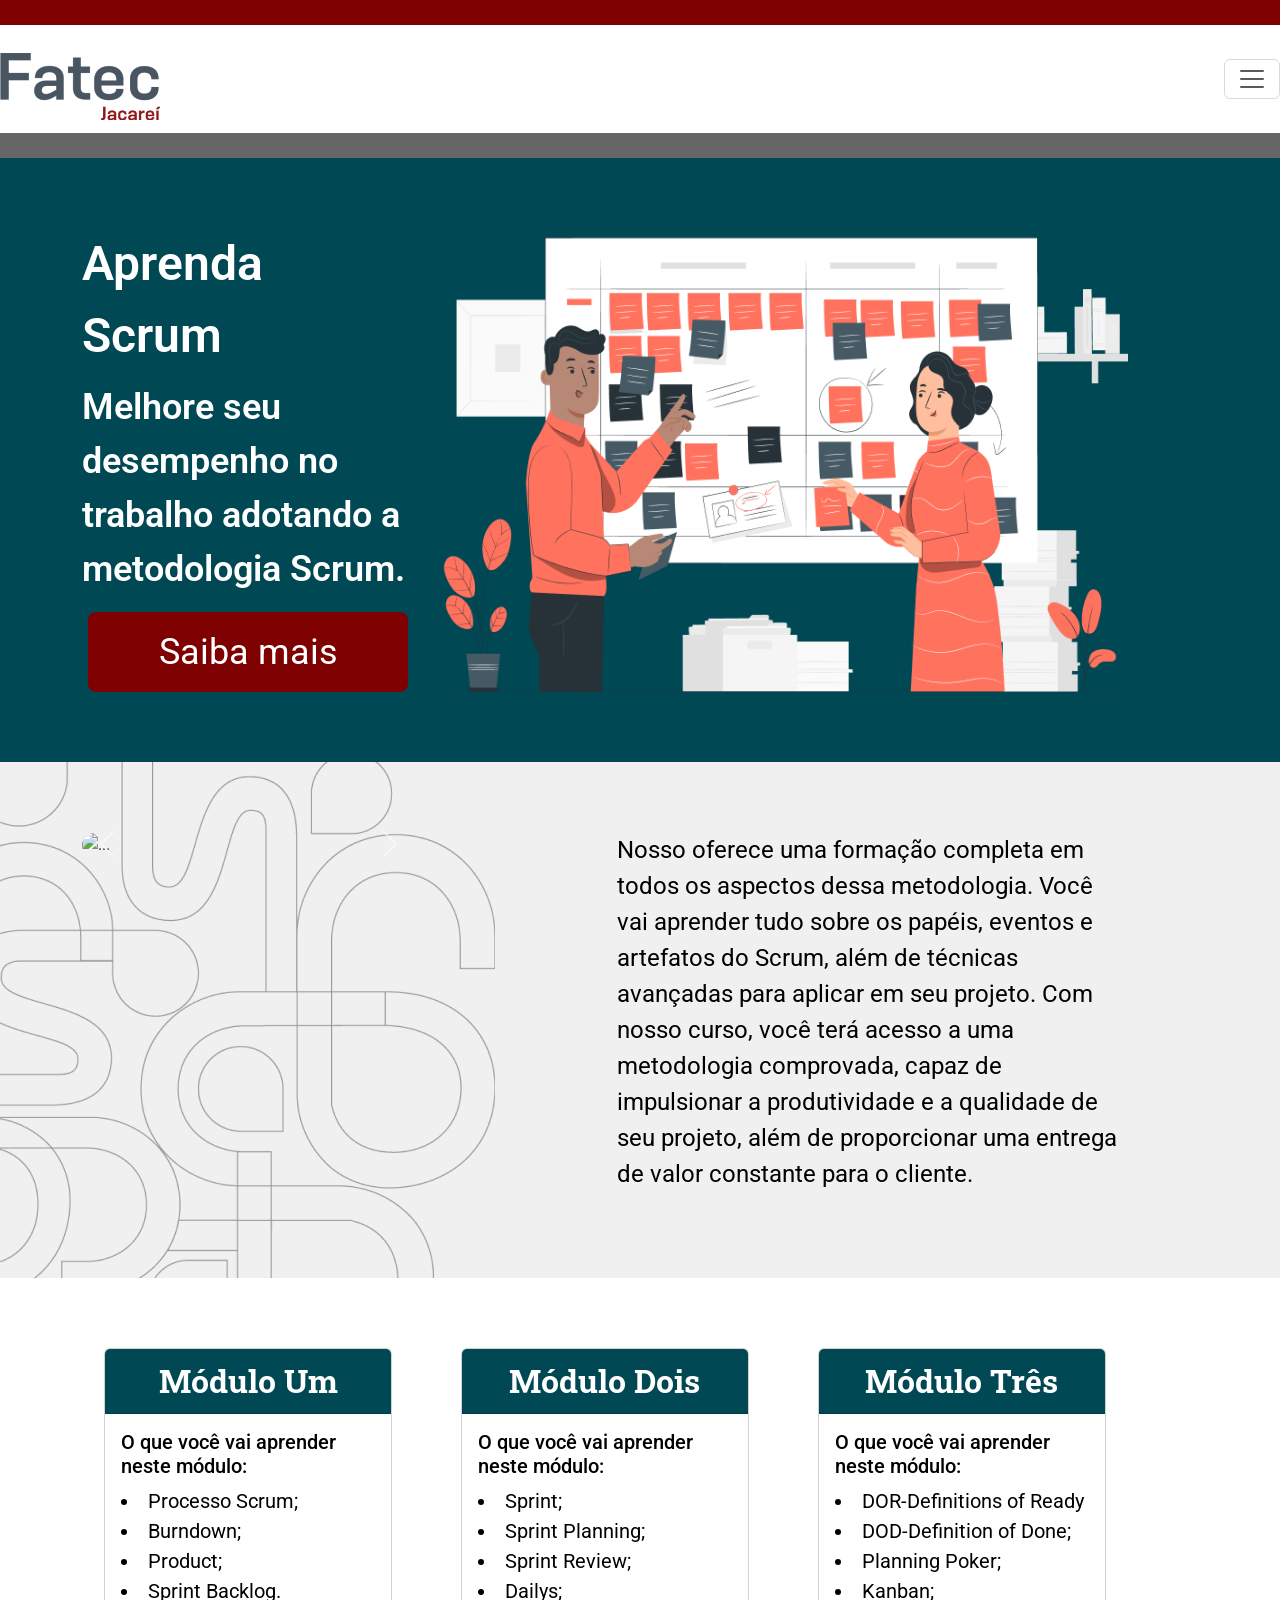
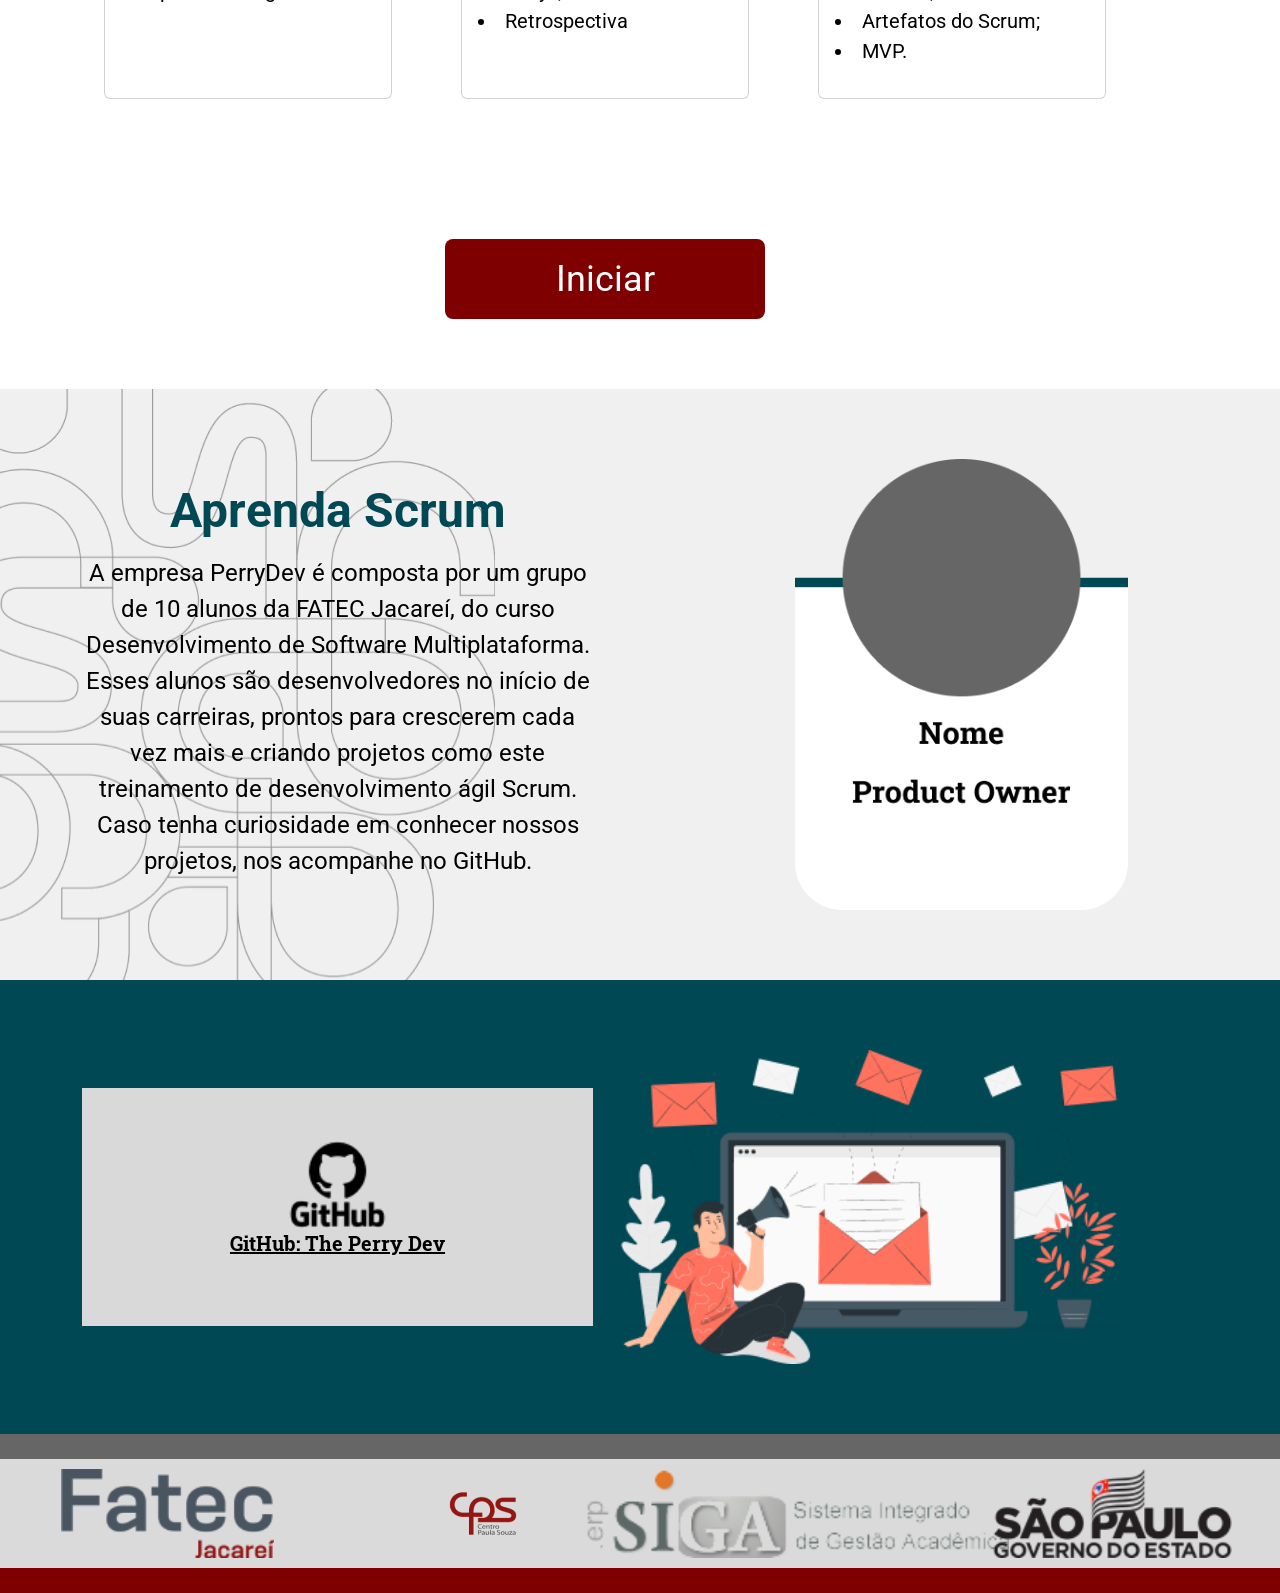
==== commit b434e1d4: "telas" ====
--- a/index.html
+++ b/index.html
@@ -28,8 +28,7 @@
 
     <!--BARRA DE NAVEGAÇÃO BRUNO MENDES-->
     <header>        
-        <nav class="navbar navbar fixed-top" id="cabecalho"></nav>
-        <nav class="navbar navbar fixed-top" id="nav2">
+        <nav class="navbar navbar" id="nav1">
             <a href="#" class="navbar-brand">
              <img src="img/fatec_jcr_logo.png" alt="fatec jacareí">
             </a>
@@ -40,12 +39,12 @@
             <div class="navbar-nav">
                 <a class="nav-item nav-link" href="#" id="home-menu">Início</a>
                 <a class="nav-item nav-link" href="#modulos"  id="modulo-menu">Módulos</a>
-                <a class="nav-item nav-link" href="#devs" id="simulado-menu">Desenvolvedores</a>
+                <a class="nav-item nav-link" href="#cinzaDev" id="devcurso">Desenvolvedores</a>
             </div>
         </div>
         </nav>   
-</div>
-</header>
+    </div>
+    </header>
     <main>
      <!--APRENDA SCRUM E BOTÃO SAIBA MAIS  BIANCA LUCAS -->
 
@@ -62,7 +61,7 @@
                                 Melhore seu desempenho no trabalho adotando a metodologia Scrum.
                         </p>
                         <div id="botao1">
-                            <div class="row justify-content-center" id="row-botao" onclick="location.href='mod01.html'">
+                            <div class="row justify-content-center" id="row-botao" onclick="location.href='#modulos'">
                                 <button type="button" class="btn btn-primary btn-lg" id="botaoSaiba">
                                     Saiba mais
                                 </button>
@@ -185,7 +184,7 @@
     </div>
         <div id="botao1">
             <div class="container button-center">
-                <div class="row justify-content-center" id="row-botao" onclick="location.href='mod01.html'">
+                <div class="row justify-content-center" id="row-botao" onclick="location.href='telaCurso.html'">
                     <button type="button" class="btn btn-primary btn-lg" id="botaoSaiba">
                         Iniciar
                     </button>
@@ -196,7 +195,7 @@
     <!--OS DESENVOLVEDORES WILLIAN GARCIA E LUIZ EDUARDO-->
     <div id="nossoCurso">
         <div class="container-fluid" id="cinzaDev">
-            <div class="container">
+            <div class="container" id="cinzaDevCont">
                 <div class="row align-items-center">
 
                     <div class="col-md-6">
@@ -270,8 +269,8 @@
 <!--RODAPÉ RAFAEL ESTEVAM-->
     <footer>
         <div id="contact-area">
-            <div class="container-fluid">
-                <div class="row">
+            <div class="container-fluid" id="rodape">
+                <div class="row" id="imgRodape">
                     <div class="col-md-3 d-flex justify-content-center">
                         <img src="img/Fatec Jacareí.png" alt="" >
                     </div>
--- a/css/styles.css
+++ b/css/styles.css
@@ -20,11 +20,15 @@
 
 /*BARRA DE NAVEGAÇÃO BRUNO MENDES*/
 
-#cabecalho{
-    z-index: 2;
-    border: #000;
-    height: 25px;
-    background-color: #7E0000;
+.navbar-toggler{
+    
+    right: 66px;
+}
+
+#nav1{
+    border-bottom: 25px solid #666666 ;
+    border-top: 25px solid #7E0000;
+
 }
 
 #rowCinza{
@@ -42,7 +46,6 @@
 
 .navbar-brand{
     left: 66px;
-    top: 30px;
     color: #FFFFFF;
     padding-top: 20px;
 }
@@ -68,7 +71,7 @@
 
 /*APRENDA SCRUM BIANCA LUCAS */
 #cont-verde{
-    padding-top: 50px;
+    padding-top: 0px;
     background-color: #004854;
 }
 
@@ -181,8 +184,13 @@
 #cinzaDev{
     background-color: #F0F0F0;
     padding: 0px;
+    width: 100%;
     background-image: url(../img/cps.png);
     background-repeat: no-repeat;
+}
+
+#cinzaDevCont{
+    height: auto;
 }
 
 /*CONTATO RAFAEL ESTEVAM*/
@@ -223,6 +231,15 @@
 
 /*RODAPÉ RAFAEL ESTEVAM*/
 
+#rodape{
+    border-top: 25px solid #666666;
+    border-bottom: 25px solid #7E0000;
+    padding: 10px;
+}
+
+#imgRodape{
+    width: 100%;
+}
 
 /* --------------------------------------- TELA CONTEÚDO -----------------------------------------------------------------------------*/
 
